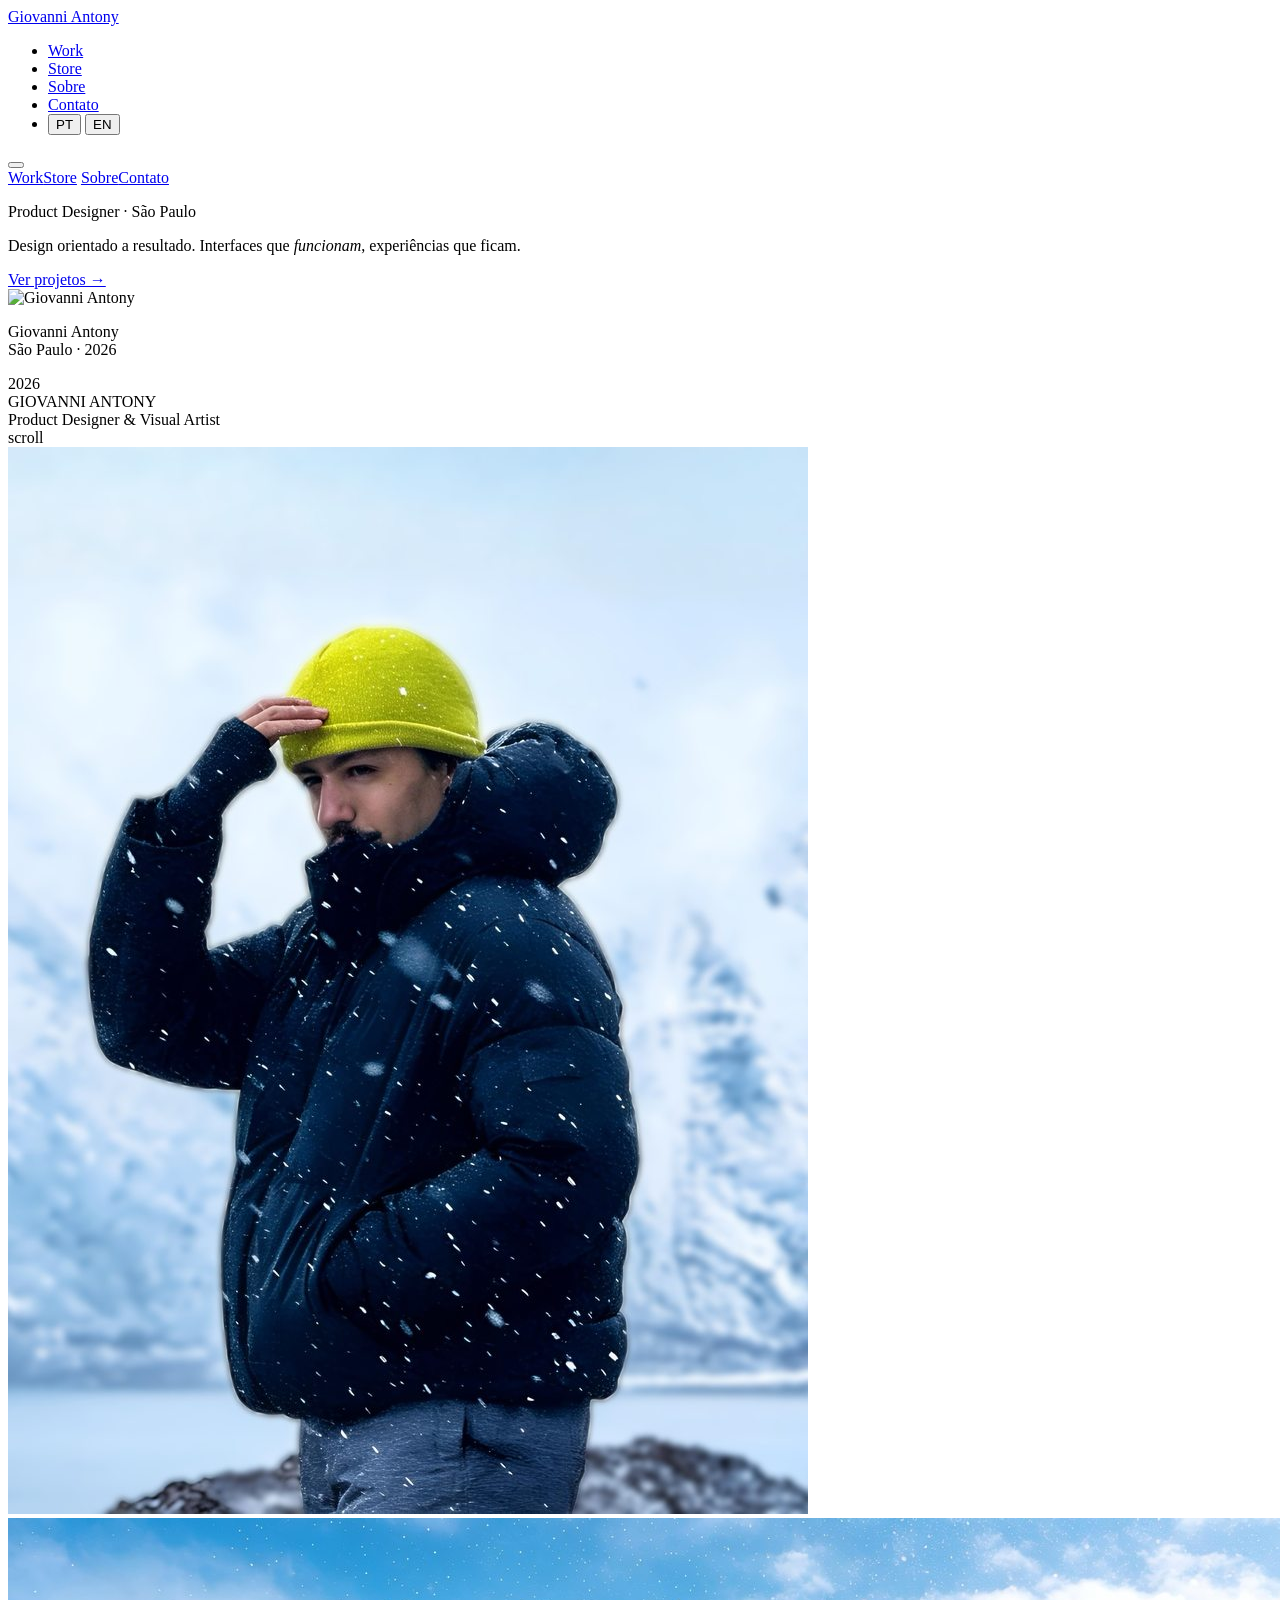
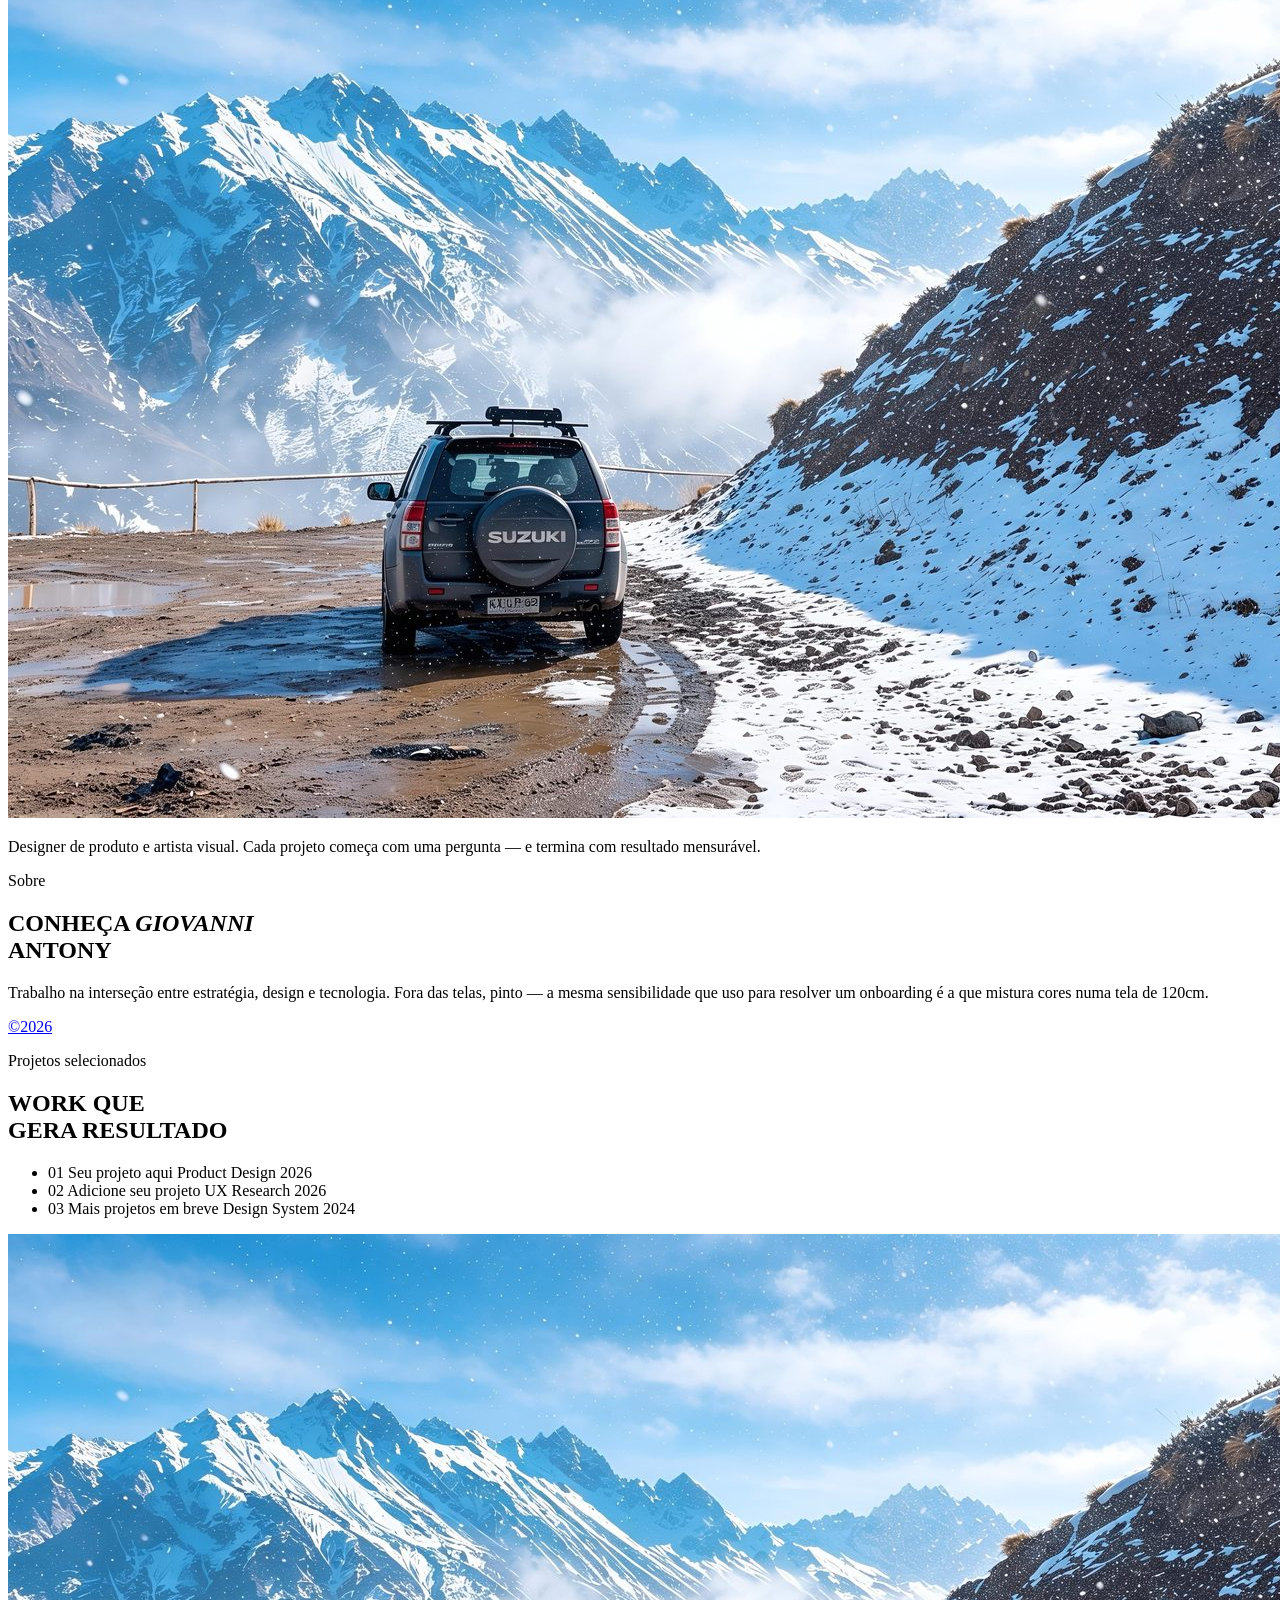
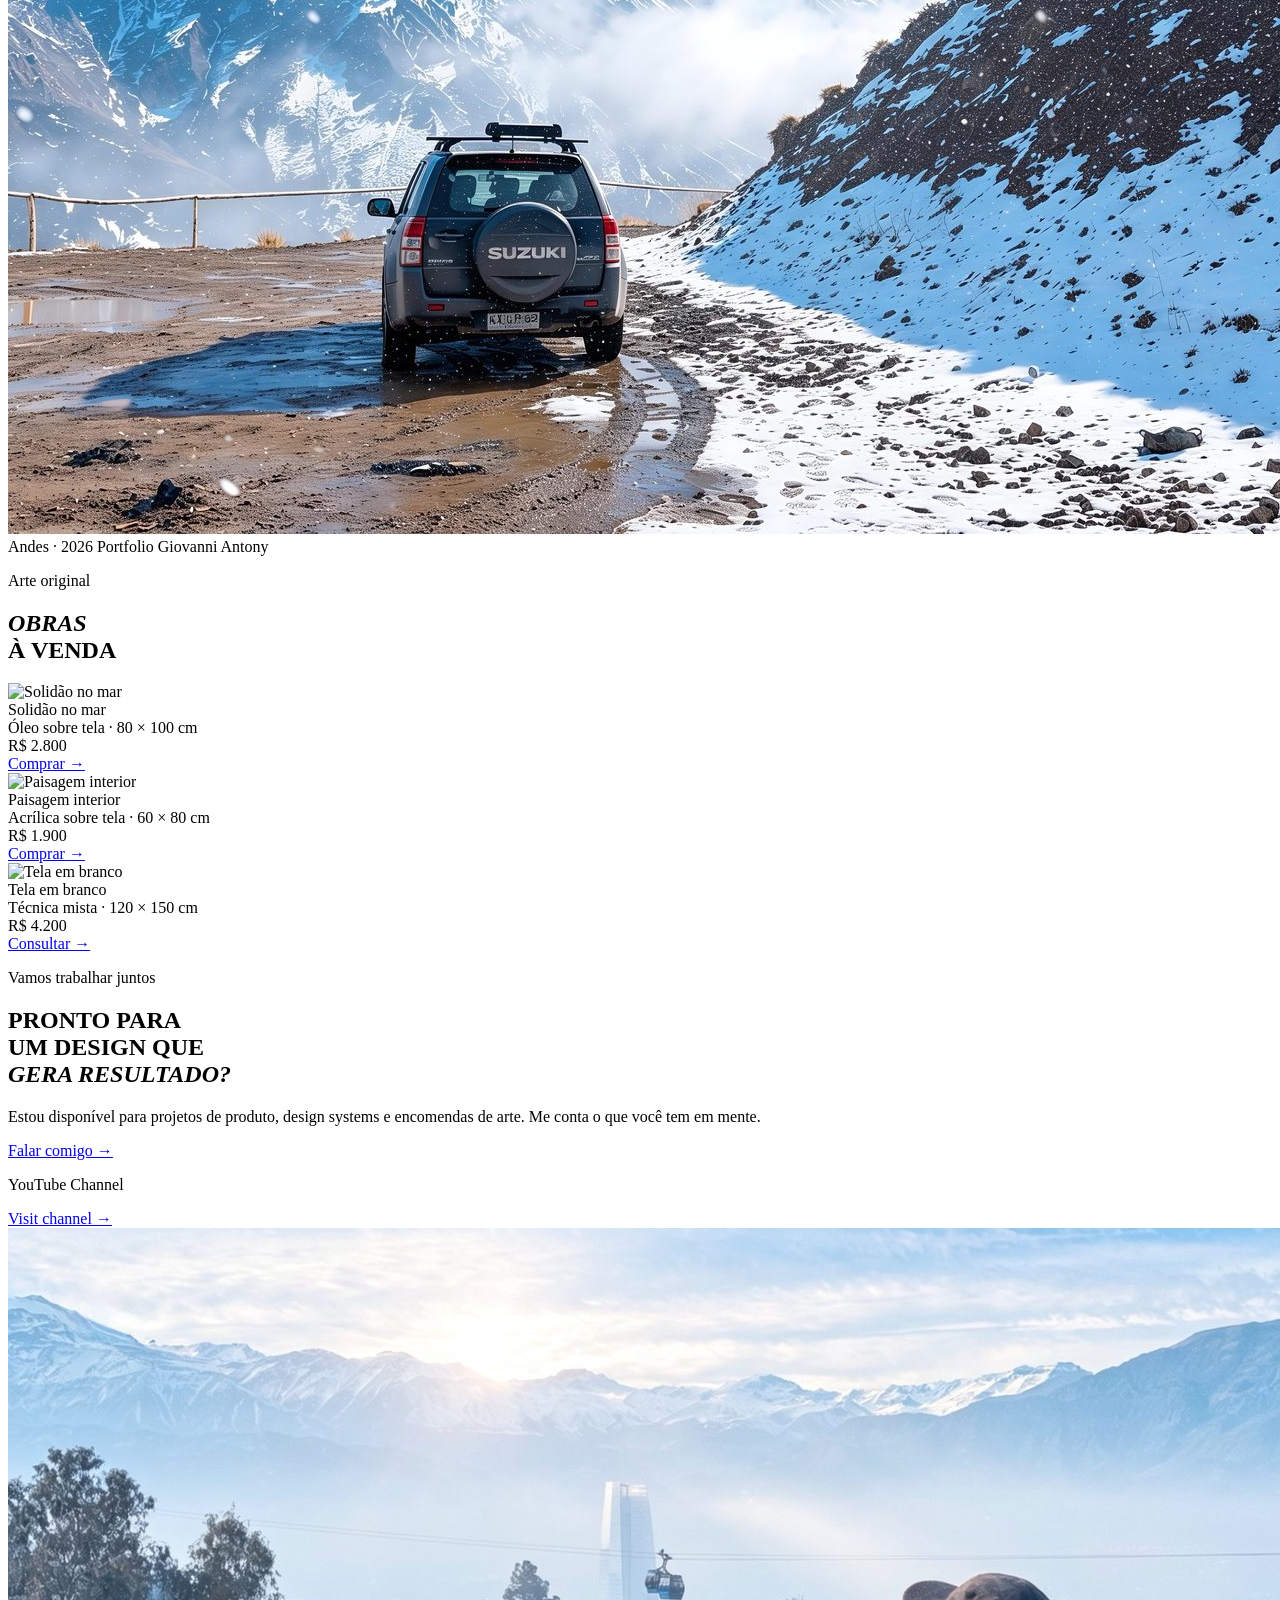
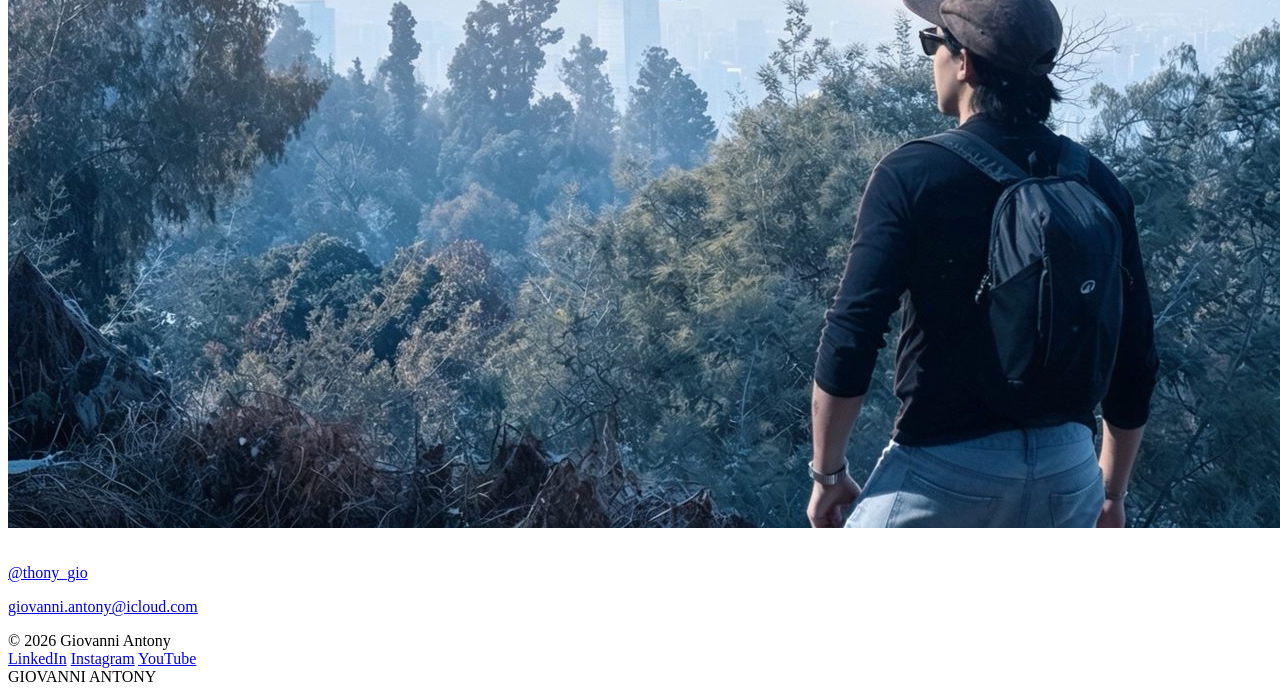
==== index.html @ 46b8b1ee "Add files via upload" ====
<!DOCTYPE html>
<html lang="pt">
<head>
  <meta charset="UTF-8" /><meta name="viewport" content="width=device-width, initial-scale=1.0" />
  <title>Giovanni Antony — Product Designer & Artist</title>
  <link rel="stylesheet" href="styles.css" />
  <link rel="preconnect" href="https://fonts.googleapis.com" />
  <link rel="preconnect" href="https://fonts.gstatic.com" crossorigin />
  <link href="https://fonts.googleapis.com/css2?family=Cormorant+Garamond:ital,wght@0,300;0,400;0,500;0,600;1,300;1,400;1,500&family=DM+Sans:ital,opsz,wght@0,9..40,300;0,9..40,400;0,9..40,500;0,9..40,700;1,9..40,300&display=swap" rel="stylesheet" />
</head>
<body>

<nav class="on-light">
  <a href="index.html" class="nav-logo">Giovanni Antony</a>
  <ul class="nav-links">
    <li><a href="work.html" data-pt="Work" data-en="Work">Work</a></li>
    <li><a href="store.html" data-pt="Store" data-en="Store">Store</a></li>
    <li><a href="about.html" data-pt="Sobre" data-en="About">Sobre</a></li>
    <li><a href="contact.html" data-pt="Contato" data-en="Contact">Contato</a></li>
    <li class="nav-lang">
      <button class="lang-btn" data-lang="pt">PT</button>
      <button class="lang-btn active" data-lang="en">EN</button>
    </li>
  </ul>
  <button class="nav-menu-btn" aria-label="Menu"><span></span><span></span><span></span></button>
</nav>
<div class="mobile-menu">
  <a href="work.html">Work</a><a href="store.html">Store</a>
  <a href="about.html">Sobre</a><a href="contact.html">Contato</a>
</div>

<!-- ── HERO ── -->
<section class="hero" data-theme="light">

  <div class="hero-top">
    <div class="hero-tagline reveal">
      <p class="hero-tagline-label" data-pt="Product Designer · São Paulo" data-en="Product Designer · São Paulo">Product Designer · São Paulo</p>
      <p class="hero-tagline-text" data-pt-html="Design orientado a resultado. Interfaces que <em>funcionam</em>, experiências que ficam." data-en-html="Result-driven design. Interfaces that <em>work</em>, experiences that last.">
        Design orientado a resultado. Interfaces que <em>funcionam</em>, experiências que ficam.
      </p>
      <a href="work.html" class="hero-cta" data-pt="Ver projetos →" data-en="See projects →">Ver projetos →</a>
    </div>

    <div class="hero-photo-center reveal reveal-d1">
      <img src="casual.jpg" alt="Giovanni Antony" />
      <p class="hero-photo-label">Giovanni Antony<br>São Paulo · 2026</p>
    </div>

    <div class="hero-year reveal reveal-d2">2026</div>
  </div>

  <div class="hero-name-wrap">
    <span class="hero-name">GIOVANNI</span>
    <span class="hero-surname">ANTONY</span>
  </div>

  <div class="hero-bottom-bar">
    <span class="hero-role" data-pt="Product Designer & Visual Artist" data-en="Product Designer & Visual Artist">Product Designer & Visual Artist</span>
    <div class="hero-blue-diamond"></div>
    <span class="hero-scroll-hint" data-pt="scroll" data-en="scroll">scroll</span>
  </div>

</section>

<!-- ── ABOUT STRIP ── -->
<section class="about-strip" data-theme="light">
  <div class="about-strip-cols">
    <img src="about-bw.jpg" alt="Giovanni Antony" class="about-strip-photo reveal" />
    <div class="about-strip-right reveal reveal-d1">
      <img src="workspace.jpg" alt="Workspace" class="about-strip-photo-sm" />
      <p class="about-strip-text-sm" data-pt="Designer de produto e artista visual. Cada projeto começa com uma pergunta — e termina com resultado mensurável." data-en="Product designer and visual artist. Every project starts with a question — and ends with measurable results.">
        Designer de produto e artista visual. Cada projeto começa com uma pergunta — e termina com resultado mensurável.
      </p>
    </div>
  </div>

  <div class="about-strip-meet reveal">
    <p class="about-strip-meet-label" data-pt="Sobre" data-en="About">Sobre</p>
    <h2 class="about-strip-meet-title" data-pt-html="CONHEÇA <em>GIOVANNI</em><br>ANTONY" data-en-html="MEET <em>GIOVANNI</em><br>ANTONY">CONHEÇA <em>GIOVANNI</em><br>ANTONY</h2>
    <div class="about-strip-meet-body">
      <p class="about-strip-meet-text" data-pt="Trabalho na interseção entre estratégia, design e tecnologia. Fora das telas, pinto — a mesma sensibilidade que uso para resolver um onboarding é a que mistura cores numa tela de 120cm." data-en="I work at the intersection of strategy, design and technology. Outside screens, I paint — the same sensibility I use to solve an onboarding is the one that mixes colors on a 120cm canvas.">
        Trabalho na interseção entre estratégia, design e tecnologia. Fora das telas, pinto — a mesma sensibilidade que uso para resolver um onboarding é a que mistura cores numa tela de 120cm.
      </p>
      <a href="about.html" class="about-strip-meet-year">©2026</a>
    </div>
  </div>
</section>

<!-- ── WORK — fundo azul ── -->
<section class="section-work" data-theme="dark">
  <div class="section-work-header">
    <p class="section-work-label" data-pt="Projetos selecionados" data-en="Selected projects">Projetos selecionados</p>
    <h2 class="section-work-title reveal" data-pt-html="WORK QUE<br>GERA RESULTADO" data-en-html="WORK THAT<br>DRIVES RESULTS">WORK QUE<br>GERA RESULTADO</h2>
  </div>
  <ul class="work-items-list">
    <li class="work-item reveal" onclick="location.href='project-template.html'">
      <span class="work-num">01</span>
      <span class="work-title">Seu projeto aqui</span>
      <span class="work-cat">Product Design</span>
      <span class="work-year">2026</span>
    </li>
    <li class="work-item reveal reveal-d1" onclick="location.href='project-template.html'">
      <span class="work-num">02</span>
      <span class="work-title">Adicione seu projeto</span>
      <span class="work-cat">UX Research</span>
      <span class="work-year">2026</span>
    </li>
    <li class="work-item reveal reveal-d2" onclick="location.href='project-template.html'">
      <span class="work-num">03</span>
      <span class="work-title">Mais projetos em breve</span>
      <span class="work-cat">Design System</span>
      <span class="work-year">2024</span>
    </li>
  </ul>
</section>

<!-- ── FEATURED IMAGE ── -->
<div class="featured-img" data-theme="dark">
  <img src="workspace.jpg" alt="Andes Mountains" />
  <span class="featured-img-date">Andes · 2026</span>
  <span class="featured-img-label">Portfolio Giovanni Antony</span>
</div>

<!-- ── STORE ── -->
<section class="section-store" data-theme="light">
  <div class="store-header reveal">
    <p class="store-header-label" data-pt="Arte original" data-en="Original art">Arte original</p>
    <h2 class="store-header-title" data-pt-html="<em>OBRAS</em><br>À VENDA" data-en-html="<em>ARTWORKS</em><br>FOR SALE"><em>OBRAS</em><br>À VENDA</h2>
  </div>
  <div class="store-items">
    <div class="store-item reveal" onclick="location.href='store.html'">
      <img src="painting-blue.jpg" alt="Solidão no mar" class="store-item-img" />
      <div>
        <div class="store-item-title">Solidão no mar</div>
        <div class="store-item-dims">Óleo sobre tela · 80 × 100 cm</div>
      </div>
      <div class="store-item-right">
        <div class="store-item-price">R$ 2.800</div>
        <a href="#" class="store-item-btn" data-pt="Comprar →" data-en="Buy →">Comprar →</a>
      </div>
    </div>
    <div class="store-item reveal reveal-d1" onclick="location.href='store.html'">
      <img src="painting-green.jpg" alt="Paisagem interior" class="store-item-img" />
      <div>
        <div class="store-item-title">Paisagem interior</div>
        <div class="store-item-dims">Acrílica sobre tela · 60 × 80 cm</div>
      </div>
      <div class="store-item-right">
        <div class="store-item-price">R$ 1.900</div>
        <a href="#" class="store-item-btn" data-pt="Comprar →" data-en="Buy →">Comprar →</a>
      </div>
    </div>
    <div class="store-item reveal reveal-d2" onclick="location.href='store.html'">
      <img src="studio.jpg" alt="Tela em branco" class="store-item-img" />
      <div>
        <div class="store-item-title">Tela em branco</div>
        <div class="store-item-dims">Técnica mista · 120 × 150 cm</div>
      </div>
      <div class="store-item-right">
        <div class="store-item-price">R$ 4.200</div>
        <a href="contact.html" class="store-item-btn" data-pt="Consultar →" data-en="Inquire →">Consultar →</a>
      </div>
    </div>
  </div>
</section>

<!-- ── CTA FINAL ── -->
<section class="section-cta" data-theme="light">
  <p class="cta-label reveal" data-pt="Vamos trabalhar juntos" data-en="Let's work together">Vamos trabalhar juntos</p>
  <h2 class="cta-title reveal" data-pt-html="PRONTO PARA<br>UM DESIGN QUE<br><em>GERA RESULTADO?</em>" data-en-html="READY FOR<br>DESIGN THAT<br><em>DRIVES RESULTS?</em>">
    PRONTO PARA<br>UM DESIGN QUE<br><em>GERA RESULTADO?</em>
  </h2>
  <div class="cta-bottom">
    <p class="cta-text reveal" data-pt="Estou disponível para projetos de produto, design systems e encomendas de arte. Me conta o que você tem em mente." data-en="Available for product projects, design systems and art commissions. Tell me what you have in mind.">
      Estou disponível para projetos de produto, design systems e encomendas de arte. Me conta o que você tem em mente.
    </p>
    <a href="contact.html" class="cta-btn reveal" data-pt="Falar comigo →" data-en="Get in touch →">Falar comigo →</a>
  </div>
</section>


<!-- ── YOUTUBE ── -->
<section class="section-youtube" data-theme="dark">
  <div class="youtube-header">
    <p class="youtube-label" data-pt="Canal no YouTube" data-en="YouTube Channel">YouTube Channel</p>
    <a href="https://www.youtube.com/@thony_gio" target="_blank" class="youtube-link" data-pt="Ver canal →" data-en="Visit channel →">Visit channel →</a>
  </div>
  <a href="https://www.youtube.com/@thony_gio" target="_blank" class="youtube-thumb-wrap">
    <img src="youtube-thumb.jpg" alt="YouTube — @thony_gio" class="youtube-thumb" />
    <div class="youtube-overlay">
      <div class="youtube-play">
        <svg width="28" height="28" viewBox="0 0 24 24" fill="white"><path d="M8 5v14l11-7z"/></svg>
      </div>
      <div class="youtube-channel-tag">@thony_gio</div>
    </div>
  </a>
</section>

<!-- ── FOOTER ── -->
<footer data-theme="dark">
  <div class="footer-contact">
    <p class="footer-contact-title"><a href="mailto:giovanni.antony@icloud.com">giovanni.antony@icloud.com</a></p>
    <p class="footer-contact-title"></p>
  </div>
  <div class="footer-bottom">
    <span class="footer-copy">© 2026 Giovanni Antony</span>
    <div class="footer-socials">
      <a href="https://linkedin.com/in/giovanni-antony" target="_blank">LinkedIn</a>
      <a href="https://www.instagram.com/thony_gio/" target="_blank">Instagram</a>
      <a href="https://www.youtube.com/@thony_gio" target="_blank">YouTube</a>
    </div>
  </div>
  <div class="footer-name-big">GIOVANNI ANTONY</div>
</footer>

<script src="main.js"></script>
</body>
</html>
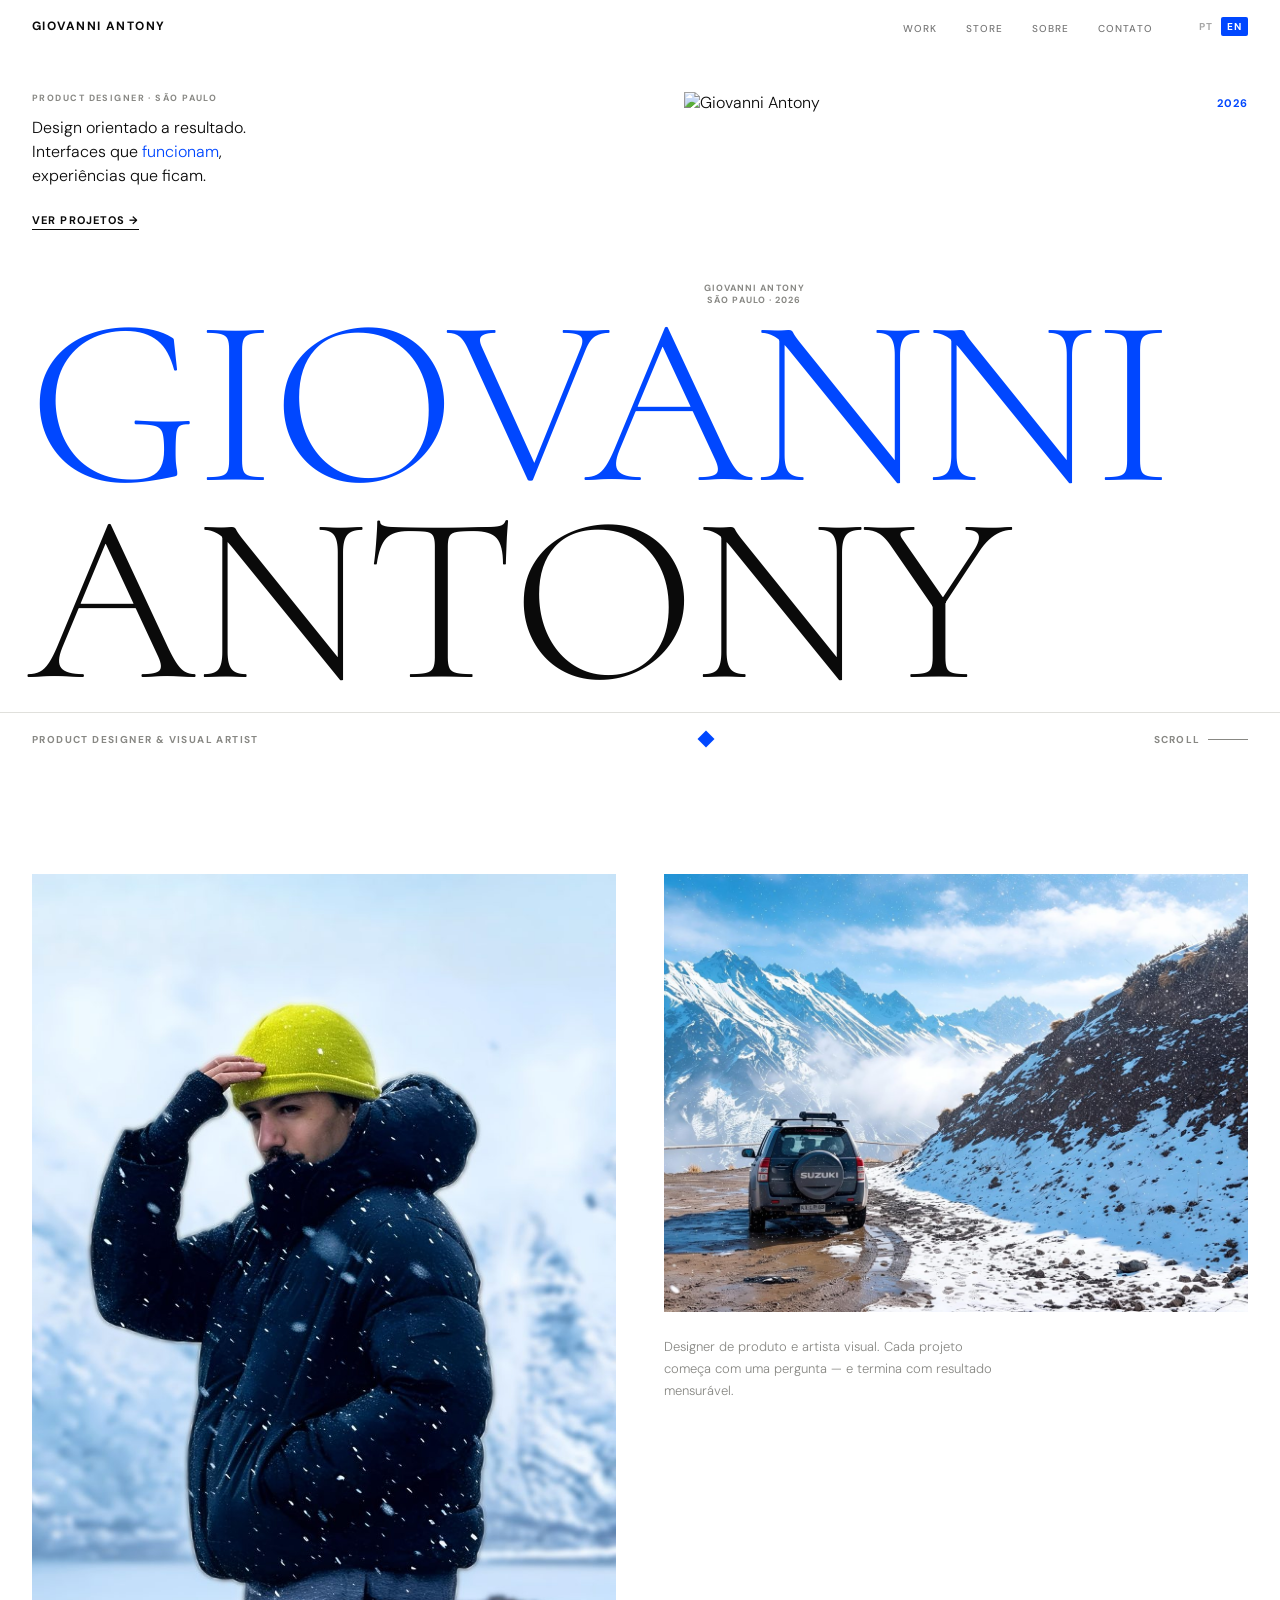
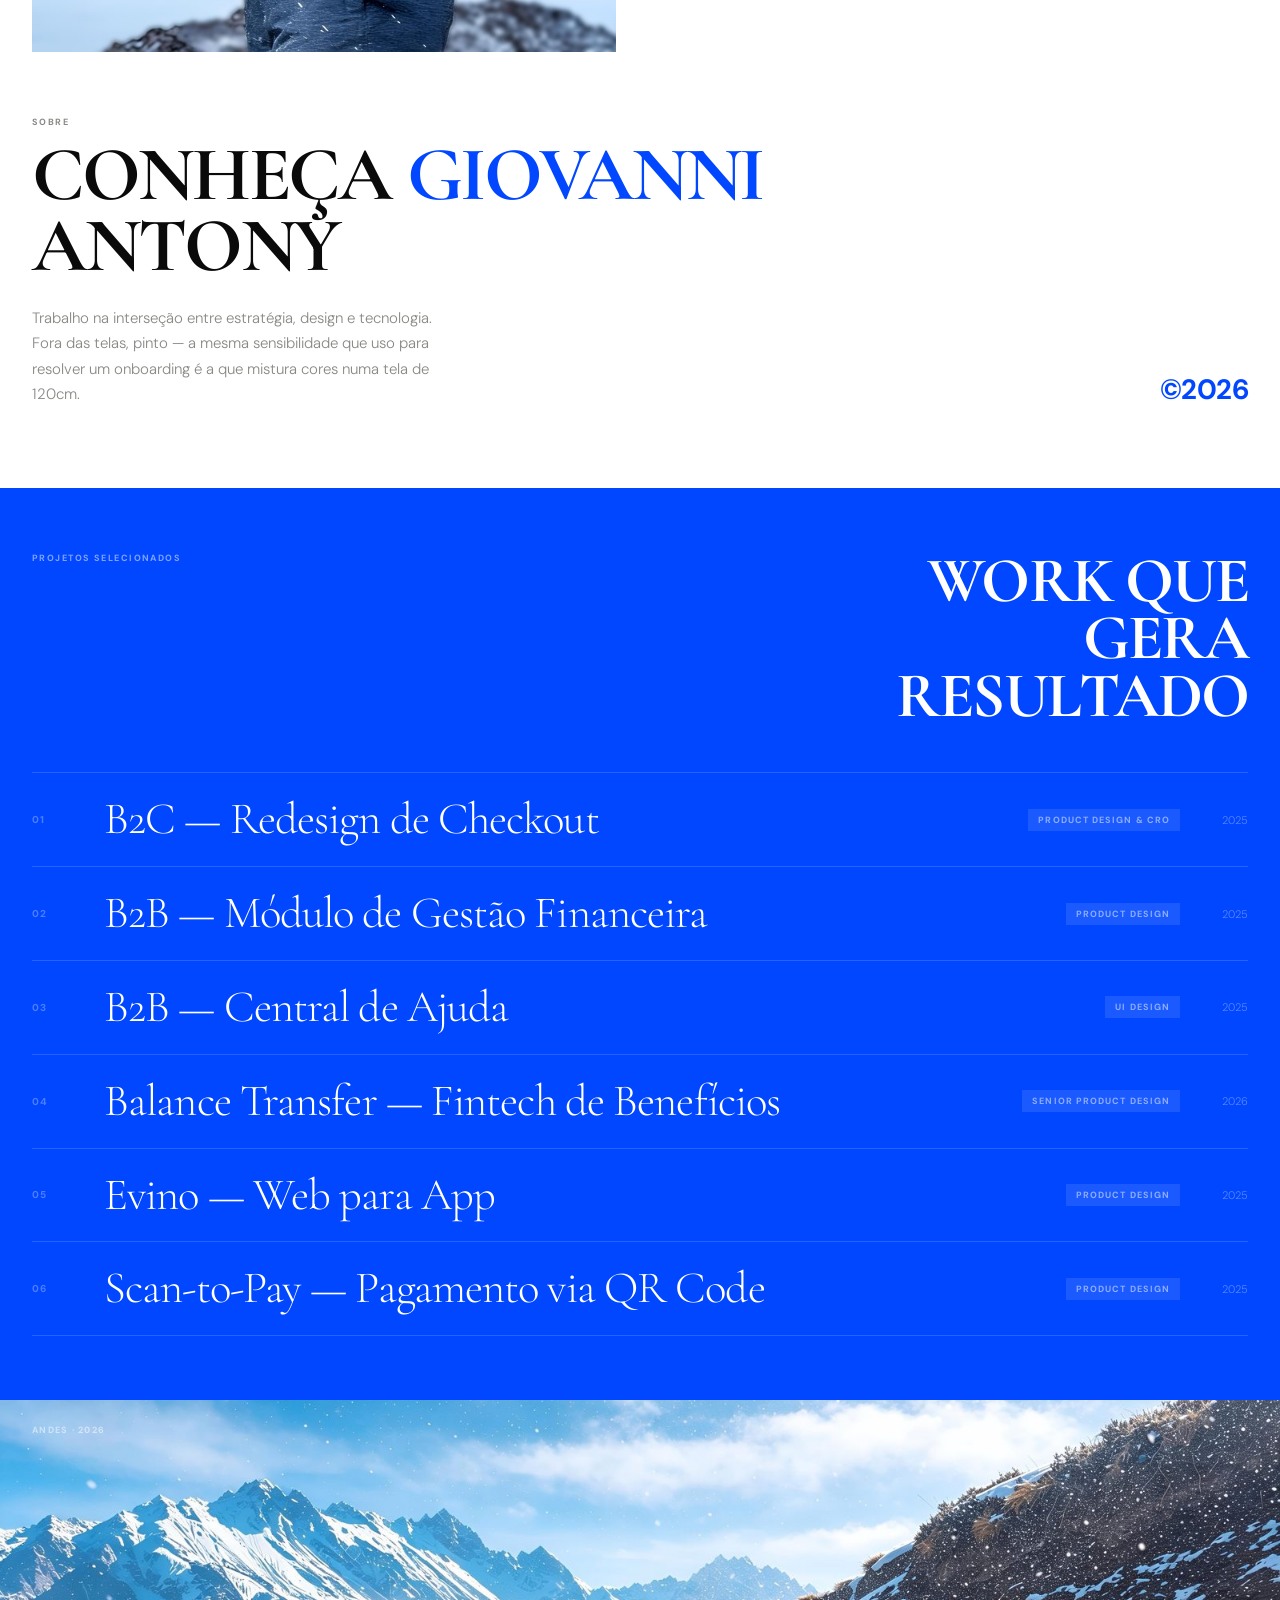
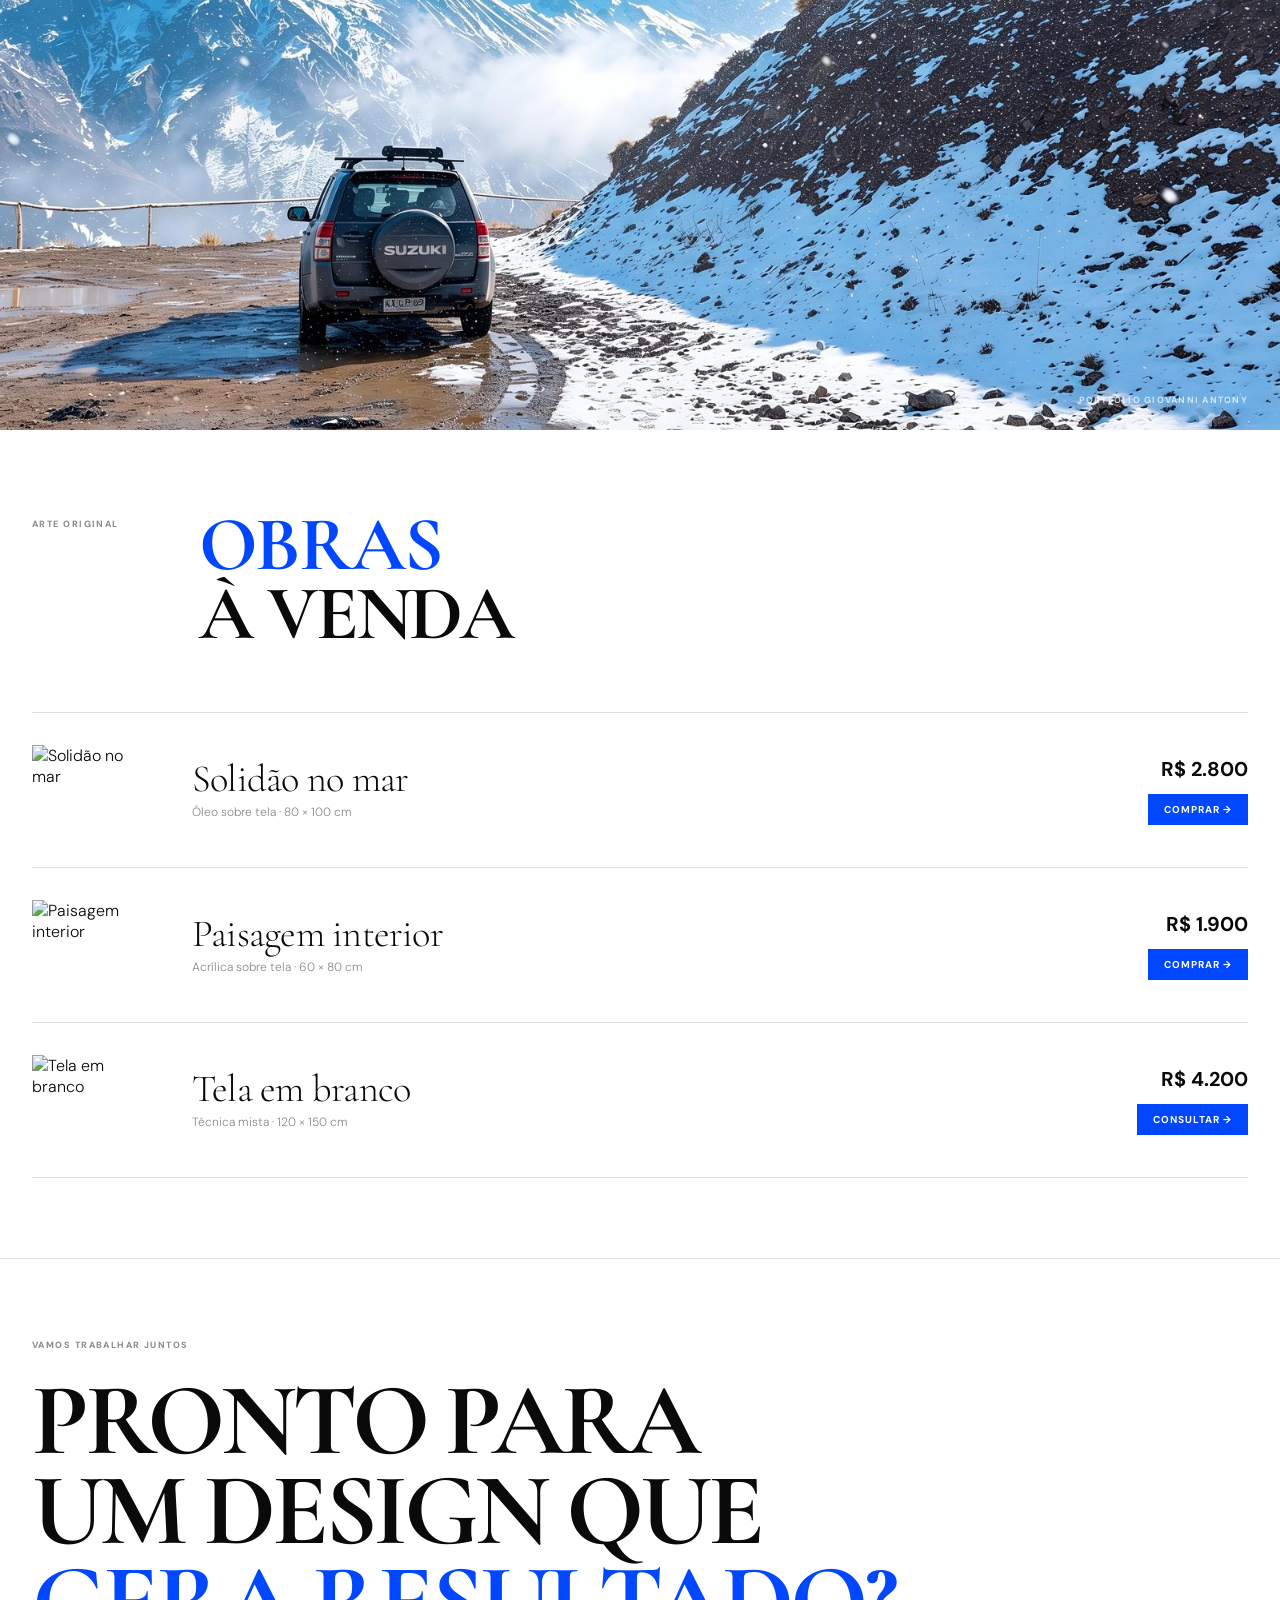
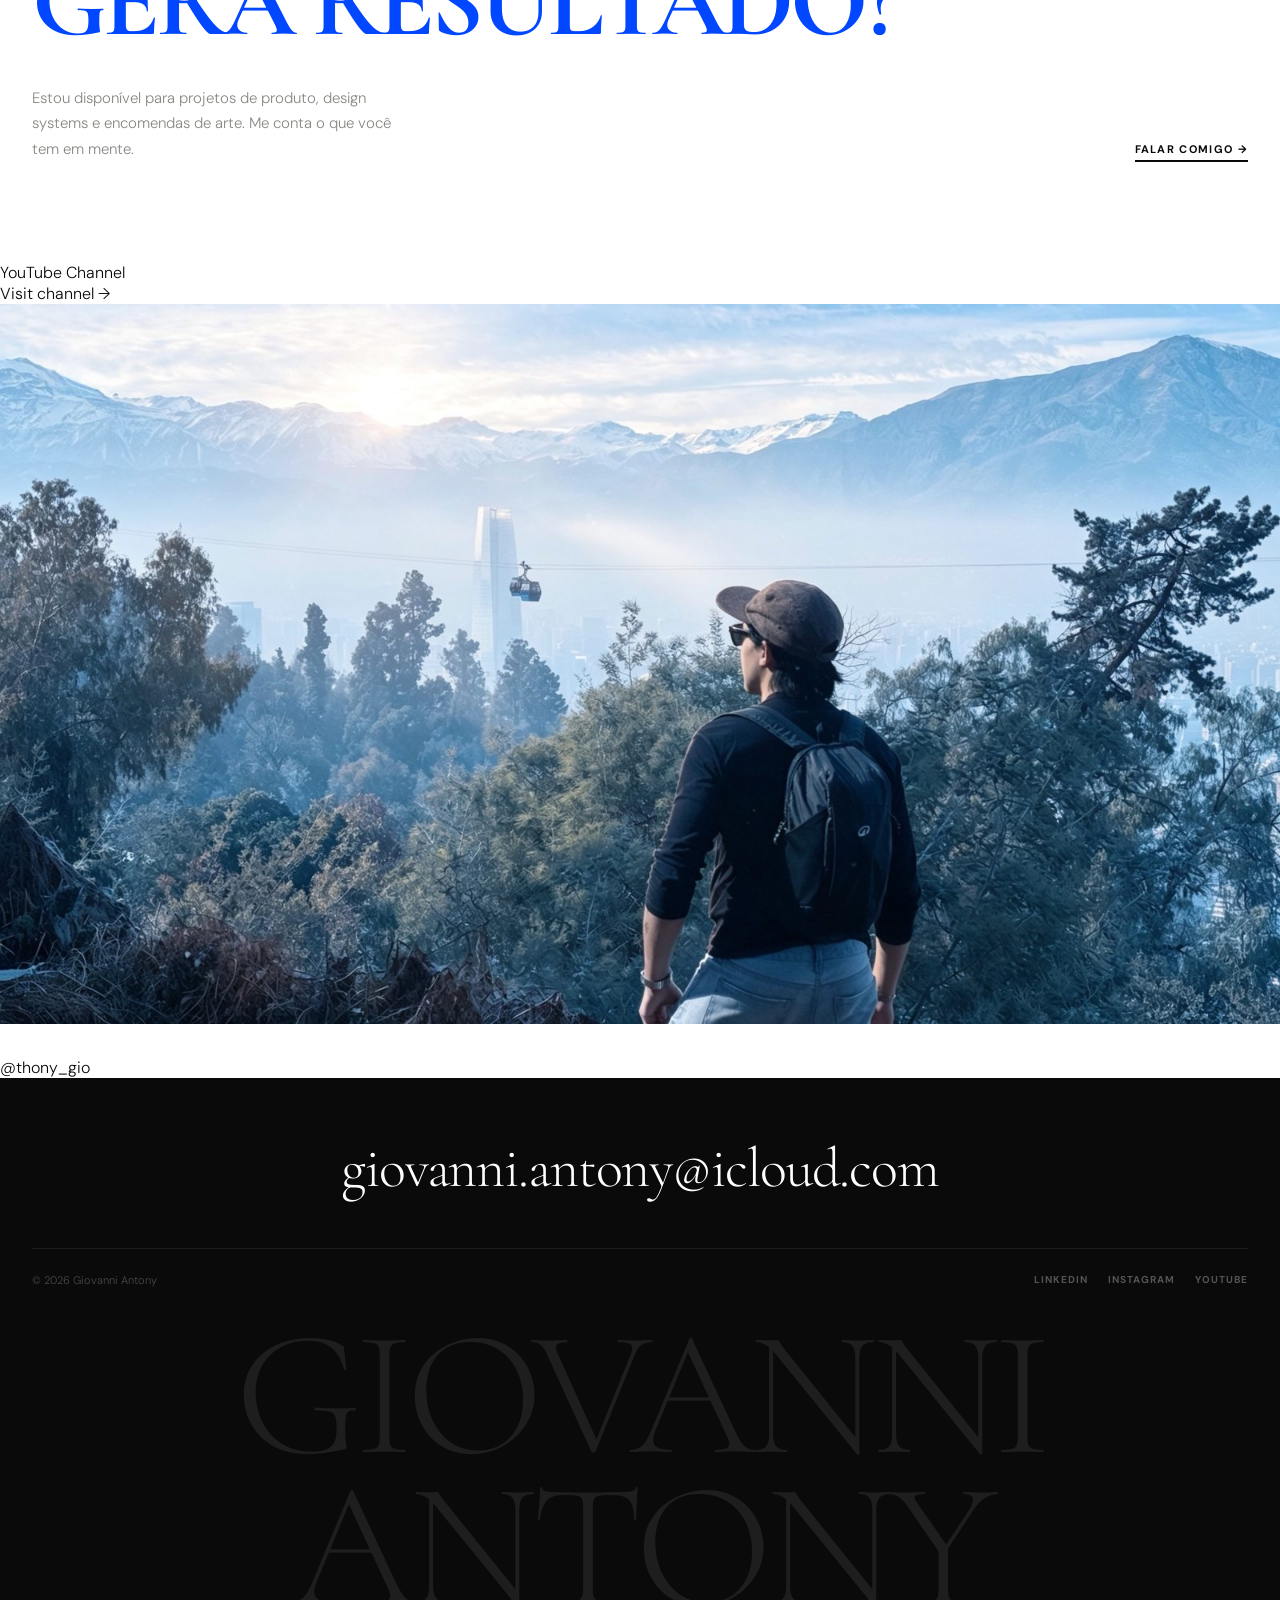
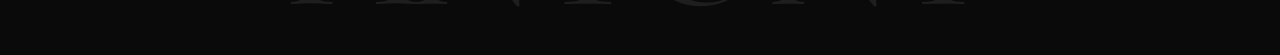
==== commit 657684be: "Add work case studies, lazy loading and entrance animations" ====
--- a/index.html
+++ b/index.html
@@ -1,218 +1,264 @@
 <!DOCTYPE html>
 <html lang="pt">
+
 <head>
-  <meta charset="UTF-8" /><meta name="viewport" content="width=device-width, initial-scale=1.0" />
+  <meta charset="UTF-8" />
+  <meta name="viewport" content="width=device-width, initial-scale=1.0" />
   <title>Giovanni Antony — Product Designer & Artist</title>
   <link rel="stylesheet" href="styles.css" />
   <link rel="preconnect" href="https://fonts.googleapis.com" />
   <link rel="preconnect" href="https://fonts.gstatic.com" crossorigin />
-  <link href="https://fonts.googleapis.com/css2?family=Cormorant+Garamond:ital,wght@0,300;0,400;0,500;0,600;1,300;1,400;1,500&family=DM+Sans:ital,opsz,wght@0,9..40,300;0,9..40,400;0,9..40,500;0,9..40,700;1,9..40,300&display=swap" rel="stylesheet" />
+  <link
+    href="https://fonts.googleapis.com/css2?family=Cormorant+Garamond:ital,wght@0,300;0,400;0,500;0,600;1,300;1,400;1,500&family=DM+Sans:ital,opsz,wght@0,9..40,300;0,9..40,400;0,9..40,500;0,9..40,700;1,9..40,300&display=swap"
+    rel="stylesheet" />
 </head>
+
 <body>
 
-<nav class="on-light">
-  <a href="index.html" class="nav-logo">Giovanni Antony</a>
-  <ul class="nav-links">
-    <li><a href="work.html" data-pt="Work" data-en="Work">Work</a></li>
-    <li><a href="store.html" data-pt="Store" data-en="Store">Store</a></li>
-    <li><a href="about.html" data-pt="Sobre" data-en="About">Sobre</a></li>
-    <li><a href="contact.html" data-pt="Contato" data-en="Contact">Contato</a></li>
-    <li class="nav-lang">
-      <button class="lang-btn" data-lang="pt">PT</button>
-      <button class="lang-btn active" data-lang="en">EN</button>
-    </li>
-  </ul>
-  <button class="nav-menu-btn" aria-label="Menu"><span></span><span></span><span></span></button>
-</nav>
-<div class="mobile-menu">
-  <a href="work.html">Work</a><a href="store.html">Store</a>
-  <a href="about.html">Sobre</a><a href="contact.html">Contato</a>
-</div>
-
-<!-- ── HERO ── -->
-<section class="hero" data-theme="light">
-
-  <div class="hero-top">
-    <div class="hero-tagline reveal">
-      <p class="hero-tagline-label" data-pt="Product Designer · São Paulo" data-en="Product Designer · São Paulo">Product Designer · São Paulo</p>
-      <p class="hero-tagline-text" data-pt-html="Design orientado a resultado. Interfaces que <em>funcionam</em>, experiências que ficam." data-en-html="Result-driven design. Interfaces that <em>work</em>, experiences that last.">
-        Design orientado a resultado. Interfaces que <em>funcionam</em>, experiências que ficam.
+  <nav class="on-light">
+    <a href="index.html" class="nav-logo">Giovanni Antony</a>
+    <ul class="nav-links">
+      <li><a href="work.html" data-pt="Work" data-en="Work">Work</a></li>
+      <li><a href="store.html" data-pt="Store" data-en="Store">Store</a></li>
+      <li><a href="about.html" data-pt="Sobre" data-en="About">Sobre</a></li>
+      <li><a href="contact.html" data-pt="Contato" data-en="Contact">Contato</a></li>
+      <li class="nav-lang">
+        <button class="lang-btn" data-lang="pt">PT</button>
+        <button class="lang-btn active" data-lang="en">EN</button>
+      </li>
+    </ul>
+    <button class="nav-menu-btn" aria-label="Menu"><span></span><span></span><span></span></button>
+  </nav>
+  <div class="mobile-menu">
+    <a href="work.html">Work</a><a href="store.html">Store</a>
+    <a href="about.html">Sobre</a><a href="contact.html">Contato</a>
+  </div>
+
+  <!-- ── HERO ── -->
+  <section class="hero" data-theme="light">
+
+    <div class="hero-top">
+      <div class="hero-tagline reveal">
+        <p class="hero-tagline-label" data-pt="Product Designer · São Paulo" data-en="Product Designer · São Paulo">
+          Product Designer · São Paulo</p>
+        <p class="hero-tagline-text"
+          data-pt-html="Design orientado a resultado. Interfaces que <em>funcionam</em>, experiências que ficam."
+          data-en-html="Result-driven design. Interfaces that <em>work</em>, experiences that last.">
+          Design orientado a resultado. Interfaces que <em>funcionam</em>, experiências que ficam.
+        </p>
+        <a href="work.html" class="hero-cta" data-pt="Ver projetos →" data-en="See projects →">Ver projetos →</a>
+      </div>
+
+      <div class="hero-photo-center reveal reveal-d1">
+        <img src="casual.jpg" alt="Giovanni Antony" />
+        <p class="hero-photo-label">Giovanni Antony<br>São Paulo · 2026</p>
+      </div>
+
+      <div class="hero-year reveal reveal-d2">2026</div>
+    </div>
+
+    <div class="hero-name-wrap">
+      <span class="hero-name">GIOVANNI</span>
+      <span class="hero-surname">ANTONY</span>
+    </div>
+
+    <div class="hero-bottom-bar">
+      <span class="hero-role" data-pt="Product Designer & Visual Artist"
+        data-en="Product Designer & Visual Artist">Product Designer & Visual Artist</span>
+      <div class="hero-blue-diamond"></div>
+      <span class="hero-scroll-hint" data-pt="scroll" data-en="scroll">scroll</span>
+    </div>
+
+  </section>
+
+  <!-- ── ABOUT STRIP ── -->
+  <section class="about-strip" data-theme="light">
+    <div class="about-strip-cols">
+      <img src="about-bw.jpg" alt="Giovanni Antony" class="about-strip-photo reveal" />
+      <div class="about-strip-right reveal reveal-d1">
+        <img src="workspace.jpg" alt="Workspace" class="about-strip-photo-sm" />
+        <p class="about-strip-text-sm"
+          data-pt="Designer de produto e artista visual. Cada projeto começa com uma pergunta — e termina com resultado mensurável."
+          data-en="Product designer and visual artist. Every project starts with a question — and ends with measurable results.">
+          Designer de produto e artista visual. Cada projeto começa com uma pergunta — e termina com resultado
+          mensurável.
+        </p>
+      </div>
+    </div>
+
+    <div class="about-strip-meet reveal">
+      <p class="about-strip-meet-label" data-pt="Sobre" data-en="About">Sobre</p>
+      <h2 class="about-strip-meet-title" data-pt-html="CONHEÇA <em>GIOVANNI</em><br>ANTONY"
+        data-en-html="MEET <em>GIOVANNI</em><br>ANTONY">CONHEÇA <em>GIOVANNI</em><br>ANTONY</h2>
+      <div class="about-strip-meet-body">
+        <p class="about-strip-meet-text"
+          data-pt="Trabalho na interseção entre estratégia, design e tecnologia. Fora das telas, pinto — a mesma sensibilidade que uso para resolver um onboarding é a que mistura cores numa tela de 120cm."
+          data-en="I work at the intersection of strategy, design and technology. Outside screens, I paint — the same sensibility I use to solve an onboarding is the one that mixes colors on a 120cm canvas.">
+          Trabalho na interseção entre estratégia, design e tecnologia. Fora das telas, pinto — a mesma sensibilidade
+          que uso para resolver um onboarding é a que mistura cores numa tela de 120cm.
+        </p>
+        <a href="about.html" class="about-strip-meet-year">©2026</a>
+      </div>
+    </div>
+  </section>
+
+  <!-- ── WORK — fundo azul ── -->
+  <section class="section-work" data-theme="dark">
+    <div class="section-work-header">
+      <p class="section-work-label" data-pt="Projetos selecionados" data-en="Selected projects">Projetos selecionados
       </p>
-      <a href="work.html" class="hero-cta" data-pt="Ver projetos →" data-en="See projects →">Ver projetos →</a>
-    </div>
-
-    <div class="hero-photo-center reveal reveal-d1">
-      <img src="casual.jpg" alt="Giovanni Antony" />
-      <p class="hero-photo-label">Giovanni Antony<br>São Paulo · 2026</p>
-    </div>
-
-    <div class="hero-year reveal reveal-d2">2026</div>
+      <h2 class="section-work-title reveal" data-pt-html="WORK QUE<br>GERA RESULTADO"
+        data-en-html="WORK THAT<br>DRIVES RESULTS">WORK QUE<br>GERA RESULTADO</h2>
+    </div>
+    <ul class="work-items-list">
+      <li class="work-item reveal" onclick="location.href='work.html#checkout'">
+        <span class="work-num">01</span>
+        <span class="work-title">B2C — Redesign de Checkout</span>
+        <span class="work-cat">Product Design & CRO</span>
+        <span class="work-year">2025</span>
+      </li>
+      <li class="work-item reveal reveal-d1" onclick="location.href='work.html#financeiro'">
+        <span class="work-num">02</span>
+        <span class="work-title">B2B — Módulo de Gestão Financeira</span>
+        <span class="work-cat">Product Design</span>
+        <span class="work-year">2025</span>
+      </li>
+      <li class="work-item reveal reveal-d2" onclick="location.href='work.html#central-ajuda'">
+        <span class="work-num">03</span>
+        <span class="work-title">B2B — Central de Ajuda</span>
+        <span class="work-cat">UI Design</span>
+        <span class="work-year">2025</span>
+      </li>
+      <li class="work-item reveal" onclick="location.href='work.html#balance-transfer'">
+        <span class="work-num">04</span>
+        <span class="work-title">Balance Transfer — Fintech de Benefícios</span>
+        <span class="work-cat">Senior Product Design</span>
+        <span class="work-year">2026</span>
+      </li>
+      <li class="work-item reveal reveal-d1" onclick="location.href='work.html#evino'">
+        <span class="work-num">05</span>
+        <span class="work-title">Evino — Web para App</span>
+        <span class="work-cat">Product Design</span>
+        <span class="work-year">2025</span>
+      </li>
+      <li class="work-item reveal reveal-d2" onclick="location.href='work.html#scan-to-pay'">
+        <span class="work-num">06</span>
+        <span class="work-title">Scan-to-Pay — Pagamento via QR Code</span>
+        <span class="work-cat">Product Design</span>
+        <span class="work-year">2025</span>
+      </li>
+    </ul>
+  </section>
+
+  <!-- ── FEATURED IMAGE ── -->
+  <div class="featured-img" data-theme="dark">
+    <img src="workspace.jpg" alt="Andes Mountains" />
+    <span class="featured-img-date">Andes · 2026</span>
+    <span class="featured-img-label">Portfolio Giovanni Antony</span>
   </div>
 
-  <div class="hero-name-wrap">
-    <span class="hero-name">GIOVANNI</span>
-    <span class="hero-surname">ANTONY</span>
-  </div>
-
-  <div class="hero-bottom-bar">
-    <span class="hero-role" data-pt="Product Designer & Visual Artist" data-en="Product Designer & Visual Artist">Product Designer & Visual Artist</span>
-    <div class="hero-blue-diamond"></div>
-    <span class="hero-scroll-hint" data-pt="scroll" data-en="scroll">scroll</span>
-  </div>
-
-</section>
-
-<!-- ── ABOUT STRIP ── -->
-<section class="about-strip" data-theme="light">
-  <div class="about-strip-cols">
-    <img src="about-bw.jpg" alt="Giovanni Antony" class="about-strip-photo reveal" />
-    <div class="about-strip-right reveal reveal-d1">
-      <img src="workspace.jpg" alt="Workspace" class="about-strip-photo-sm" />
-      <p class="about-strip-text-sm" data-pt="Designer de produto e artista visual. Cada projeto começa com uma pergunta — e termina com resultado mensurável." data-en="Product designer and visual artist. Every project starts with a question — and ends with measurable results.">
-        Designer de produto e artista visual. Cada projeto começa com uma pergunta — e termina com resultado mensurável.
+  <!-- ── STORE ── -->
+  <section class="section-store" data-theme="light">
+    <div class="store-header reveal">
+      <p class="store-header-label" data-pt="Arte original" data-en="Original art">Arte original</p>
+      <h2 class="store-header-title" data-pt-html="<em>OBRAS</em><br>À VENDA"
+        data-en-html="<em>ARTWORKS</em><br>FOR SALE"><em>OBRAS</em><br>À VENDA</h2>
+    </div>
+    <div class="store-items">
+      <div class="store-item reveal" onclick="location.href='store.html'">
+        <img src="painting-blue.jpg" alt="Solidão no mar" class="store-item-img" />
+        <div>
+          <div class="store-item-title">Solidão no mar</div>
+          <div class="store-item-dims">Óleo sobre tela · 80 × 100 cm</div>
+        </div>
+        <div class="store-item-right">
+          <div class="store-item-price">R$ 2.800</div>
+          <a href="#" class="store-item-btn" data-pt="Comprar →" data-en="Buy →">Comprar →</a>
+        </div>
+      </div>
+      <div class="store-item reveal reveal-d1" onclick="location.href='store.html'">
+        <img src="painting-green.jpg" alt="Paisagem interior" class="store-item-img" />
+        <div>
+          <div class="store-item-title">Paisagem interior</div>
+          <div class="store-item-dims">Acrílica sobre tela · 60 × 80 cm</div>
+        </div>
+        <div class="store-item-right">
+          <div class="store-item-price">R$ 1.900</div>
+          <a href="#" class="store-item-btn" data-pt="Comprar →" data-en="Buy →">Comprar →</a>
+        </div>
+      </div>
+      <div class="store-item reveal reveal-d2" onclick="location.href='store.html'">
+        <img src="studio.jpg" alt="Tela em branco" class="store-item-img" />
+        <div>
+          <div class="store-item-title">Tela em branco</div>
+          <div class="store-item-dims">Técnica mista · 120 × 150 cm</div>
+        </div>
+        <div class="store-item-right">
+          <div class="store-item-price">R$ 4.200</div>
+          <a href="contact.html" class="store-item-btn" data-pt="Consultar →" data-en="Inquire →">Consultar →</a>
+        </div>
+      </div>
+    </div>
+  </section>
+
+  <!-- ── CTA FINAL ── -->
+  <section class="section-cta" data-theme="light">
+    <p class="cta-label reveal" data-pt="Vamos trabalhar juntos" data-en="Let's work together">Vamos trabalhar juntos
+    </p>
+    <h2 class="cta-title reveal" data-pt-html="PRONTO PARA<br>UM DESIGN QUE<br><em>GERA RESULTADO?</em>"
+      data-en-html="READY FOR<br>DESIGN THAT<br><em>DRIVES RESULTS?</em>">
+      PRONTO PARA<br>UM DESIGN QUE<br><em>GERA RESULTADO?</em>
+    </h2>
+    <div class="cta-bottom">
+      <p class="cta-text reveal"
+        data-pt="Estou disponível para projetos de produto, design systems e encomendas de arte. Me conta o que você tem em mente."
+        data-en="Available for product projects, design systems and art commissions. Tell me what you have in mind.">
+        Estou disponível para projetos de produto, design systems e encomendas de arte. Me conta o que você tem em
+        mente.
       </p>
-    </div>
-  </div>
-
-  <div class="about-strip-meet reveal">
-    <p class="about-strip-meet-label" data-pt="Sobre" data-en="About">Sobre</p>
-    <h2 class="about-strip-meet-title" data-pt-html="CONHEÇA <em>GIOVANNI</em><br>ANTONY" data-en-html="MEET <em>GIOVANNI</em><br>ANTONY">CONHEÇA <em>GIOVANNI</em><br>ANTONY</h2>
-    <div class="about-strip-meet-body">
-      <p class="about-strip-meet-text" data-pt="Trabalho na interseção entre estratégia, design e tecnologia. Fora das telas, pinto — a mesma sensibilidade que uso para resolver um onboarding é a que mistura cores numa tela de 120cm." data-en="I work at the intersection of strategy, design and technology. Outside screens, I paint — the same sensibility I use to solve an onboarding is the one that mixes colors on a 120cm canvas.">
-        Trabalho na interseção entre estratégia, design e tecnologia. Fora das telas, pinto — a mesma sensibilidade que uso para resolver um onboarding é a que mistura cores numa tela de 120cm.
-      </p>
-      <a href="about.html" class="about-strip-meet-year">©2026</a>
-    </div>
-  </div>
-</section>
-
-<!-- ── WORK — fundo azul ── -->
-<section class="section-work" data-theme="dark">
-  <div class="section-work-header">
-    <p class="section-work-label" data-pt="Projetos selecionados" data-en="Selected projects">Projetos selecionados</p>
-    <h2 class="section-work-title reveal" data-pt-html="WORK QUE<br>GERA RESULTADO" data-en-html="WORK THAT<br>DRIVES RESULTS">WORK QUE<br>GERA RESULTADO</h2>
-  </div>
-  <ul class="work-items-list">
-    <li class="work-item reveal" onclick="location.href='project-template.html'">
-      <span class="work-num">01</span>
-      <span class="work-title">Seu projeto aqui</span>
-      <span class="work-cat">Product Design</span>
-      <span class="work-year">2026</span>
-    </li>
-    <li class="work-item reveal reveal-d1" onclick="location.href='project-template.html'">
-      <span class="work-num">02</span>
-      <span class="work-title">Adicione seu projeto</span>
-      <span class="work-cat">UX Research</span>
-      <span class="work-year">2026</span>
-    </li>
-    <li class="work-item reveal reveal-d2" onclick="location.href='project-template.html'">
-      <span class="work-num">03</span>
-      <span class="work-title">Mais projetos em breve</span>
-      <span class="work-cat">Design System</span>
-      <span class="work-year">2024</span>
-    </li>
-  </ul>
-</section>
-
-<!-- ── FEATURED IMAGE ── -->
-<div class="featured-img" data-theme="dark">
-  <img src="workspace.jpg" alt="Andes Mountains" />
-  <span class="featured-img-date">Andes · 2026</span>
-  <span class="featured-img-label">Portfolio Giovanni Antony</span>
-</div>
-
-<!-- ── STORE ── -->
-<section class="section-store" data-theme="light">
-  <div class="store-header reveal">
-    <p class="store-header-label" data-pt="Arte original" data-en="Original art">Arte original</p>
-    <h2 class="store-header-title" data-pt-html="<em>OBRAS</em><br>À VENDA" data-en-html="<em>ARTWORKS</em><br>FOR SALE"><em>OBRAS</em><br>À VENDA</h2>
-  </div>
-  <div class="store-items">
-    <div class="store-item reveal" onclick="location.href='store.html'">
-      <img src="painting-blue.jpg" alt="Solidão no mar" class="store-item-img" />
-      <div>
-        <div class="store-item-title">Solidão no mar</div>
-        <div class="store-item-dims">Óleo sobre tela · 80 × 100 cm</div>
-      </div>
-      <div class="store-item-right">
-        <div class="store-item-price">R$ 2.800</div>
-        <a href="#" class="store-item-btn" data-pt="Comprar →" data-en="Buy →">Comprar →</a>
-      </div>
-    </div>
-    <div class="store-item reveal reveal-d1" onclick="location.href='store.html'">
-      <img src="painting-green.jpg" alt="Paisagem interior" class="store-item-img" />
-      <div>
-        <div class="store-item-title">Paisagem interior</div>
-        <div class="store-item-dims">Acrílica sobre tela · 60 × 80 cm</div>
-      </div>
-      <div class="store-item-right">
-        <div class="store-item-price">R$ 1.900</div>
-        <a href="#" class="store-item-btn" data-pt="Comprar →" data-en="Buy →">Comprar →</a>
-      </div>
-    </div>
-    <div class="store-item reveal reveal-d2" onclick="location.href='store.html'">
-      <img src="studio.jpg" alt="Tela em branco" class="store-item-img" />
-      <div>
-        <div class="store-item-title">Tela em branco</div>
-        <div class="store-item-dims">Técnica mista · 120 × 150 cm</div>
-      </div>
-      <div class="store-item-right">
-        <div class="store-item-price">R$ 4.200</div>
-        <a href="contact.html" class="store-item-btn" data-pt="Consultar →" data-en="Inquire →">Consultar →</a>
-      </div>
-    </div>
-  </div>
-</section>
-
-<!-- ── CTA FINAL ── -->
-<section class="section-cta" data-theme="light">
-  <p class="cta-label reveal" data-pt="Vamos trabalhar juntos" data-en="Let's work together">Vamos trabalhar juntos</p>
-  <h2 class="cta-title reveal" data-pt-html="PRONTO PARA<br>UM DESIGN QUE<br><em>GERA RESULTADO?</em>" data-en-html="READY FOR<br>DESIGN THAT<br><em>DRIVES RESULTS?</em>">
-    PRONTO PARA<br>UM DESIGN QUE<br><em>GERA RESULTADO?</em>
-  </h2>
-  <div class="cta-bottom">
-    <p class="cta-text reveal" data-pt="Estou disponível para projetos de produto, design systems e encomendas de arte. Me conta o que você tem em mente." data-en="Available for product projects, design systems and art commissions. Tell me what you have in mind.">
-      Estou disponível para projetos de produto, design systems e encomendas de arte. Me conta o que você tem em mente.
-    </p>
-    <a href="contact.html" class="cta-btn reveal" data-pt="Falar comigo →" data-en="Get in touch →">Falar comigo →</a>
-  </div>
-</section>
-
-
-<!-- ── YOUTUBE ── -->
-<section class="section-youtube" data-theme="dark">
-  <div class="youtube-header">
-    <p class="youtube-label" data-pt="Canal no YouTube" data-en="YouTube Channel">YouTube Channel</p>
-    <a href="https://www.youtube.com/@thony_gio" target="_blank" class="youtube-link" data-pt="Ver canal →" data-en="Visit channel →">Visit channel →</a>
-  </div>
-  <a href="https://www.youtube.com/@thony_gio" target="_blank" class="youtube-thumb-wrap">
-    <img src="youtube-thumb.jpg" alt="YouTube — @thony_gio" class="youtube-thumb" />
-    <div class="youtube-overlay">
-      <div class="youtube-play">
-        <svg width="28" height="28" viewBox="0 0 24 24" fill="white"><path d="M8 5v14l11-7z"/></svg>
-      </div>
-      <div class="youtube-channel-tag">@thony_gio</div>
-    </div>
-  </a>
-</section>
-
-<!-- ── FOOTER ── -->
-<footer data-theme="dark">
-  <div class="footer-contact">
-    <p class="footer-contact-title"><a href="mailto:giovanni.antony@icloud.com">giovanni.antony@icloud.com</a></p>
-    <p class="footer-contact-title"></p>
-  </div>
-  <div class="footer-bottom">
-    <span class="footer-copy">© 2026 Giovanni Antony</span>
-    <div class="footer-socials">
-      <a href="https://linkedin.com/in/giovanni-antony" target="_blank">LinkedIn</a>
-      <a href="https://www.instagram.com/thony_gio/" target="_blank">Instagram</a>
-      <a href="https://www.youtube.com/@thony_gio" target="_blank">YouTube</a>
-    </div>
-  </div>
-  <div class="footer-name-big">GIOVANNI ANTONY</div>
-</footer>
-
-<script src="main.js"></script>
+      <a href="contact.html" class="cta-btn reveal" data-pt="Falar comigo →" data-en="Get in touch →">Falar comigo →</a>
+    </div>
+  </section>
+
+
+  <!-- ── YOUTUBE ── -->
+  <section class="section-youtube" data-theme="dark">
+    <div class="youtube-header">
+      <p class="youtube-label" data-pt="Canal no YouTube" data-en="YouTube Channel">YouTube Channel</p>
+      <a href="https://www.youtube.com/@thony_gio" target="_blank" class="youtube-link" data-pt="Ver canal →"
+        data-en="Visit channel →">Visit channel →</a>
+    </div>
+    <a href="https://www.youtube.com/@thony_gio" target="_blank" class="youtube-thumb-wrap">
+      <img src="youtube-thumb.jpg" alt="YouTube — @thony_gio" class="youtube-thumb" />
+      <div class="youtube-overlay">
+        <div class="youtube-play">
+          <svg width="28" height="28" viewBox="0 0 24 24" fill="white">
+            <path d="M8 5v14l11-7z" />
+          </svg>
+        </div>
+        <div class="youtube-channel-tag">@thony_gio</div>
+      </div>
+    </a>
+  </section>
+
+  <!-- ── FOOTER ── -->
+  <footer data-theme="dark">
+    <div class="footer-contact">
+      <p class="footer-contact-title"><a href="mailto:giovanni.antony@icloud.com">giovanni.antony@icloud.com</a></p>
+      <p class="footer-contact-title"></p>
+    </div>
+    <div class="footer-bottom">
+      <span class="footer-copy">© 2026 Giovanni Antony</span>
+      <div class="footer-socials">
+        <a href="https://linkedin.com/in/giovanni-antony" target="_blank">LinkedIn</a>
+        <a href="https://www.instagram.com/thony_gio/" target="_blank">Instagram</a>
+        <a href="https://www.youtube.com/@thony_gio" target="_blank">YouTube</a>
+      </div>
+    </div>
+    <div class="footer-name-big">GIOVANNI ANTONY</div>
+  </footer>
+
+  <script src="main.js"></script>
 </body>
-</html>
+
+</html>
--- a/styles.css
+++ b/styles.css
@@ -0,0 +1,1862 @@
+@import url('https://fonts.googleapis.com/css2?family=Cormorant+Garamond:ital,wght@0,300;0,400;0,500;0,600;1,300;1,400;1,500&family=DM+Sans:ital,opsz,wght@0,9..40,300;0,9..40,400;0,9..40,500;0,9..40,700;1,9..40,300&display=swap');
+
+:root {
+  --white: #FFFFFF;
+  --off: #F5F5F3;
+  --gray: #888884;
+  --black: #0A0A0A;
+  --blue: #0047FF;
+  --ff-display: 'Cormorant Garamond', Georgia, serif;
+  --ff-body: 'DM Sans', sans-serif;
+  --ease: cubic-bezier(0.16, 1, 0.3, 1);
+}
+
+*,
+*::before,
+*::after {
+  box-sizing: border-box;
+  margin: 0;
+  padding: 0;
+}
+
+html {
+  scroll-behavior: smooth;
+}
+
+body {
+  background: var(--white);
+  color: var(--black);
+  font-family: var(--ff-body);
+  font-weight: 300;
+  overflow-x: hidden;
+  -webkit-font-smoothing: antialiased;
+}
+
+img {
+  display: block;
+  max-width: 100%;
+}
+
+a {
+  color: inherit;
+  text-decoration: none;
+}
+
+button {
+  background: none;
+  border: none;
+  cursor: pointer;
+  font-family: inherit;
+}
+
+/* â”€â”€ NAV â”€â”€ */
+nav {
+  position: fixed;
+  top: 0;
+  left: 0;
+  right: 0;
+  z-index: 100;
+  height: 52px;
+  display: flex;
+  align-items: center;
+  justify-content: space-between;
+  padding: 0 32px;
+  transition: color 0.5s;
+}
+
+nav.on-light {
+  color: var(--black);
+}
+
+nav.on-dark {
+  color: var(--white);
+}
+
+nav.on-blue {
+  color: var(--white);
+}
+
+.nav-logo {
+  font-size: 12px;
+  font-weight: 700;
+  letter-spacing: 0.12em;
+  text-transform: uppercase;
+  transition: opacity 0.2s;
+}
+
+.nav-logo:hover {
+  opacity: 0.5;
+}
+
+.nav-links {
+  display: flex;
+  align-items: center;
+  gap: 28px;
+  list-style: none;
+}
+
+.nav-links a {
+  font-size: 10px;
+  font-weight: 500;
+  letter-spacing: 0.12em;
+  text-transform: uppercase;
+  opacity: 0.55;
+  transition: opacity 0.2s;
+}
+
+.nav-links a:hover,
+.nav-links a.active {
+  opacity: 1;
+}
+
+.nav-lang {
+  display: flex;
+  gap: 2px;
+  margin-left: 12px;
+}
+
+.lang-btn {
+  font-size: 10px;
+  font-weight: 700;
+  letter-spacing: 0.1em;
+  text-transform: uppercase;
+  opacity: 0.35;
+  padding: 3px 6px;
+  border-radius: 2px;
+  transition: all 0.2s;
+}
+
+.lang-btn.active {
+  opacity: 1;
+  background: var(--blue);
+  color: var(--white) !important;
+}
+
+.nav-menu-btn {
+  display: none;
+  flex-direction: column;
+  gap: 5px;
+  padding: 8px;
+}
+
+.nav-menu-btn span {
+  display: block;
+  width: 20px;
+  height: 1px;
+  background: currentColor;
+  transition: transform 0.3s var(--ease), opacity 0.3s;
+}
+
+.mobile-menu {
+  display: none;
+  position: fixed;
+  inset: 0;
+  background: var(--black);
+  z-index: 99;
+  flex-direction: column;
+  align-items: flex-start;
+  justify-content: flex-end;
+  padding: 48px 32px;
+  gap: 4px;
+  opacity: 0;
+  pointer-events: none;
+  transition: opacity 0.4s var(--ease);
+}
+
+.mobile-menu.open {
+  opacity: 1;
+  pointer-events: all;
+}
+
+.mobile-menu a {
+  font-family: var(--ff-display);
+  font-size: clamp(40px, 10vw, 80px);
+  color: var(--white);
+  line-height: 1.05;
+  opacity: 0.8;
+  transition: color 0.2s;
+}
+
+.mobile-menu a:hover {
+  color: var(--blue);
+  opacity: 1;
+}
+
+/* â”€â”€ REVEAL â”€â”€ */
+.reveal {
+  opacity: 0;
+  transform: translateY(20px);
+  transition: opacity 0.7s var(--ease), transform 0.7s var(--ease);
+}
+
+.reveal.visible {
+  opacity: 1;
+  transform: none;
+}
+
+.reveal-d1 {
+  transition-delay: 0.08s;
+}
+
+.reveal-d2 {
+  transition-delay: 0.16s;
+}
+
+.reveal-d3 {
+  transition-delay: 0.24s;
+}
+
+@media (prefers-reduced-motion: reduce) {
+  .reveal {
+    opacity: 1;
+    transform: none;
+    transition: none;
+  }
+}
+
+/* â”€â”€ HERO â€” tipografia Ã© o design â”€â”€ */
+.hero {
+  padding-top: 52px;
+  background: var(--white);
+  position: relative;
+  overflow: hidden;
+}
+
+.hero-top {
+  padding: 40px 32px 0;
+  display: flex;
+  align-items: flex-start;
+  justify-content: space-between;
+  gap: 40px;
+}
+
+.hero-tagline {
+  max-width: 260px;
+}
+
+.hero-tagline-label {
+  font-size: 9px;
+  font-weight: 700;
+  letter-spacing: 0.16em;
+  text-transform: uppercase;
+  color: var(--gray);
+  margin-bottom: 12px;
+}
+
+.hero-tagline-text {
+  font-size: 16px;
+  font-weight: 300;
+  line-height: 1.5;
+  color: var(--black);
+  margin-bottom: 20px;
+}
+
+.hero-tagline-text em {
+  font-style: normal;
+  color: var(--blue);
+}
+
+.hero-cta {
+  font-size: 11px;
+  font-weight: 700;
+  letter-spacing: 0.1em;
+  text-transform: uppercase;
+  color: var(--black);
+  border-bottom: 1px solid var(--black);
+  padding-bottom: 2px;
+  display: inline-flex;
+  align-items: center;
+  gap: 6px;
+  transition: color 0.2s, border-color 0.2s;
+}
+
+.hero-cta:hover {
+  color: var(--blue);
+  border-color: var(--blue);
+}
+
+.hero-photo-center {
+  display: flex;
+  flex-direction: column;
+  align-items: center;
+  gap: 10px;
+}
+
+.hero-photo-center img {
+  width: 140px;
+  height: 180px;
+  object-fit: cover;
+}
+
+.hero-photo-label {
+  text-align: center;
+  font-size: 9px;
+  font-weight: 700;
+  letter-spacing: 0.12em;
+  text-transform: uppercase;
+  color: var(--gray);
+}
+
+.hero-year {
+  font-size: 11px;
+  font-weight: 700;
+  letter-spacing: 0.1em;
+  text-transform: uppercase;
+  color: var(--blue);
+  align-self: flex-start;
+  padding-top: 4px;
+}
+
+.hero-name-wrap {
+  padding: 0 28px;
+  line-height: 0.82;
+  overflow: hidden;
+}
+
+.hero-name {
+  font-family: var(--ff-display);
+  font-size: clamp(100px, 20vw, 240px);
+  font-weight: 300;
+  letter-spacing: -0.01em;
+  color: var(--blue);
+  white-space: nowrap;
+  width: 100%;
+  display: block;
+  animation: slideUp 0.9s var(--ease) 0.1s both;
+}
+
+.hero-surname {
+  font-family: var(--ff-display);
+  font-size: clamp(100px, 20vw, 240px);
+  font-weight: 300;
+  letter-spacing: -0.01em;
+  color: var(--black);
+  white-space: nowrap;
+  width: 100%;
+  display: block;
+  animation: slideUp 0.9s var(--ease) 0.25s both;
+}
+
+.hero-bottom-bar {
+  display: flex;
+  align-items: center;
+  justify-content: space-between;
+  padding: 20px 32px 48px;
+  border-top: 1px solid #E0E0DC;
+  margin-top: 12px;
+}
+
+.hero-role {
+  font-size: 10px;
+  font-weight: 700;
+  letter-spacing: 0.14em;
+  text-transform: uppercase;
+  color: var(--gray);
+}
+
+.hero-blue-diamond {
+  width: 12px;
+  height: 12px;
+  background: var(--blue);
+  transform: rotate(45deg);
+}
+
+.hero-scroll-hint {
+  font-size: 10px;
+  font-weight: 700;
+  letter-spacing: 0.12em;
+  text-transform: uppercase;
+  color: var(--gray);
+  display: flex;
+  align-items: center;
+  gap: 8px;
+}
+
+.hero-scroll-hint::after {
+  content: '';
+  display: block;
+  width: 40px;
+  height: 1px;
+  background: var(--gray);
+}
+
+/* â”€â”€ ABOUT STRIP â”€â”€ */
+.about-strip {
+  padding: 80px 32px;
+  background: var(--white);
+}
+
+.about-strip-cols {
+  display: grid;
+  grid-template-columns: 1fr 1fr;
+  gap: 48px;
+  margin-bottom: 64px;
+  align-items: start;
+}
+
+.about-strip-photo {
+  width: 100%;
+  aspect-ratio: 3/4;
+  object-fit: cover;
+}
+
+.about-strip-right {
+  display: flex;
+  flex-direction: column;
+  gap: 24px;
+}
+
+.about-strip-photo-sm {
+  width: 100%;
+  aspect-ratio: 4/3;
+  object-fit: cover;
+}
+
+.about-strip-text-sm {
+  font-size: 13px;
+  line-height: 1.7;
+  color: var(--gray);
+  max-width: 340px;
+}
+
+.about-strip-meet {
+  margin-top: 16px;
+}
+
+.about-strip-meet-label {
+  font-size: 9px;
+  font-weight: 700;
+  letter-spacing: 0.16em;
+  text-transform: uppercase;
+  color: var(--gray);
+  margin-bottom: 12px;
+}
+
+.about-strip-meet-title {
+  font-family: var(--ff-display);
+  font-size: clamp(40px, 6vw, 80px);
+  line-height: 0.92;
+  letter-spacing: -0.03em;
+}
+
+.about-strip-meet-title em {
+  font-style: normal;
+  color: var(--blue);
+}
+
+.about-strip-meet-body {
+  display: grid;
+  grid-template-columns: 1fr auto;
+  gap: 40px;
+  align-items: end;
+  margin-top: 24px;
+}
+
+.about-strip-meet-text {
+  font-size: 15px;
+  line-height: 1.7;
+  color: var(--gray);
+  max-width: 400px;
+}
+
+.about-strip-meet-year {
+  font-size: 28px;
+  font-weight: 700;
+  color: var(--blue);
+  letter-spacing: -0.02em;
+}
+
+/* â”€â”€ WORK SECTION â€” fundo azul â”€â”€ */
+.section-work {
+  background: var(--blue);
+  padding: 64px 32px;
+}
+
+.section-work-header {
+  display: flex;
+  align-items: flex-start;
+  justify-content: space-between;
+  margin-bottom: 48px;
+}
+
+.section-work-label {
+  font-size: 9px;
+  font-weight: 700;
+  letter-spacing: 0.16em;
+  text-transform: uppercase;
+  color: rgba(255, 255, 255, 0.5);
+}
+
+.section-work-title {
+  font-family: var(--ff-display);
+  font-size: clamp(32px, 5vw, 64px);
+  line-height: 0.9;
+  letter-spacing: -0.03em;
+  color: var(--white);
+  text-align: right;
+  max-width: 500px;
+}
+
+.work-items-list {
+  list-style: none;
+  border-top: 1px solid rgba(255, 255, 255, 0.15);
+}
+
+.work-item {
+  border-bottom: 1px solid rgba(255, 255, 255, 0.15);
+  display: grid;
+  grid-template-columns: 40px 1fr auto auto;
+  align-items: center;
+  gap: 32px;
+  padding: 24px 0;
+  cursor: pointer;
+  transition: background 0.2s;
+  position: relative;
+}
+
+.work-item:hover {
+  background: rgba(255, 255, 255, 0.06);
+  padding-left: 12px;
+  padding-right: 12px;
+  margin: 0 -12px;
+}
+
+.work-num {
+  font-size: 10px;
+  font-weight: 700;
+  color: rgba(255, 255, 255, 0.3);
+  letter-spacing: 0.08em;
+}
+
+.work-title {
+  font-family: var(--ff-display);
+  font-size: clamp(22px, 3.5vw, 48px);
+  color: var(--white);
+  line-height: 1;
+  letter-spacing: -0.02em;
+  transition: color 0.2s;
+}
+
+.work-item:hover .work-title {
+  color: var(--black);
+}
+
+.work-cat {
+  font-size: 9px;
+  font-weight: 700;
+  letter-spacing: 0.12em;
+  text-transform: uppercase;
+  color: rgba(255, 255, 255, 0.5);
+  background: rgba(255, 255, 255, 0.1);
+  padding: 5px 10px;
+}
+
+.work-year {
+  font-size: 11px;
+  color: rgba(255, 255, 255, 0.35);
+  min-width: 36px;
+  text-align: right;
+}
+
+/* â”€â”€ FEATURED IMAGE â”€â”€ */
+.featured-img {
+  position: relative;
+  overflow: hidden;
+  height: 70vh;
+}
+
+.featured-img img {
+  width: 100%;
+  height: 100%;
+  object-fit: cover;
+}
+
+.featured-img-label {
+  position: absolute;
+  bottom: 24px;
+  right: 32px;
+  font-size: 9px;
+  font-weight: 700;
+  letter-spacing: 0.14em;
+  text-transform: uppercase;
+  color: rgba(255, 255, 255, 0.7);
+}
+
+.featured-img-date {
+  position: absolute;
+  top: 24px;
+  left: 32px;
+  font-size: 9px;
+  font-weight: 700;
+  letter-spacing: 0.14em;
+  text-transform: uppercase;
+  color: rgba(255, 255, 255, 0.5);
+}
+
+/* â”€â”€ STORE SECTION â”€â”€ */
+.section-store {
+  background: var(--white);
+  padding: 80px 32px;
+}
+
+.store-header {
+  display: grid;
+  grid-template-columns: auto 1fr;
+  gap: 80px;
+  align-items: start;
+  margin-bottom: 64px;
+}
+
+.store-header-label {
+  font-size: 9px;
+  font-weight: 700;
+  letter-spacing: 0.16em;
+  text-transform: uppercase;
+  color: var(--gray);
+  padding-top: 8px;
+}
+
+.store-header-title {
+  font-family: var(--ff-display);
+  font-size: clamp(40px, 6vw, 80px);
+  line-height: 0.9;
+  letter-spacing: -0.03em;
+}
+
+.store-header-title em {
+  font-style: normal;
+  color: var(--blue);
+}
+
+.store-items {
+  display: flex;
+  flex-direction: column;
+  gap: 0;
+}
+
+.store-item {
+  display: grid;
+  grid-template-columns: 120px 1fr auto;
+  align-items: center;
+  gap: 40px;
+  padding: 32px 0;
+  border-top: 1px solid #E0E0DC;
+  cursor: pointer;
+}
+
+.store-item:last-child {
+  border-bottom: 1px solid #E0E0DC;
+}
+
+.store-item-img {
+  width: 120px;
+  height: 90px;
+  object-fit: cover;
+}
+
+.store-item-title {
+  font-family: var(--ff-display);
+  font-size: clamp(24px, 3vw, 40px);
+  line-height: 0.95;
+  letter-spacing: -0.02em;
+  transition: color 0.2s;
+}
+
+.store-item:hover .store-item-title {
+  color: var(--blue);
+}
+
+.store-item-dims {
+  font-size: 12px;
+  color: var(--gray);
+  margin-top: 6px;
+}
+
+.store-item-right {
+  text-align: right;
+}
+
+.store-item-price {
+  font-size: 20px;
+  font-weight: 700;
+  margin-bottom: 12px;
+}
+
+.store-item-btn {
+  display: inline-flex;
+  align-items: center;
+  gap: 6px;
+  background: var(--blue);
+  color: var(--white);
+  padding: 9px 16px;
+  font-size: 10px;
+  font-weight: 700;
+  letter-spacing: 0.1em;
+  text-transform: uppercase;
+  transition: background 0.2s, transform 0.2s var(--ease);
+}
+
+.store-item-btn:hover {
+  background: #0033CC;
+  transform: translateY(-1px);
+}
+
+/* â”€â”€ CTA FINAL â”€â”€ */
+.section-cta {
+  background: var(--white);
+  padding: 80px 32px 100px;
+  border-top: 1px solid #E0E0DC;
+}
+
+.cta-label {
+  font-size: 9px;
+  font-weight: 700;
+  letter-spacing: 0.16em;
+  text-transform: uppercase;
+  color: var(--gray);
+  margin-bottom: 24px;
+}
+
+.cta-title {
+  font-family: var(--ff-display);
+  font-size: clamp(40px, 8vw, 110px);
+  line-height: 0.88;
+  letter-spacing: -0.04em;
+  margin-bottom: 40px;
+}
+
+.cta-title em {
+  font-style: normal;
+  color: var(--blue);
+}
+
+.cta-bottom {
+  display: flex;
+  align-items: flex-end;
+  justify-content: space-between;
+  gap: 40px;
+}
+
+.cta-text {
+  font-size: 15px;
+  line-height: 1.7;
+  color: var(--gray);
+  max-width: 360px;
+}
+
+.cta-btn {
+  font-size: 11px;
+  font-weight: 700;
+  letter-spacing: 0.12em;
+  text-transform: uppercase;
+  border-bottom: 2px solid var(--black);
+  padding-bottom: 4px;
+  white-space: nowrap;
+  display: inline-flex;
+  align-items: center;
+  gap: 8px;
+  transition: color 0.2s, border-color 0.2s;
+}
+
+.cta-btn:hover {
+  color: var(--blue);
+  border-color: var(--blue);
+}
+
+/* â”€â”€ FOOTER â”€â”€ */
+footer {
+  background: var(--black);
+  color: var(--white);
+  padding: 60px 32px 32px;
+}
+
+.footer-contact {
+  text-align: center;
+  margin-bottom: 48px;
+}
+
+.footer-contact-title {
+  font-family: var(--ff-display);
+  font-size: clamp(28px, 5vw, 56px);
+  letter-spacing: -0.02em;
+  color: var(--white);
+  line-height: 1.1;
+  margin-bottom: 4px;
+}
+
+.footer-contact-title a:hover {
+  color: var(--blue);
+}
+
+.footer-name-big {
+  font-family: var(--ff-display);
+  font-size: clamp(60px, 14vw, 180px);
+  letter-spacing: -0.04em;
+  color: var(--white);
+  line-height: 0.85;
+  text-align: center;
+  opacity: 0.08;
+  user-select: none;
+  margin-top: 32px;
+}
+
+.footer-bottom {
+  display: flex;
+  align-items: center;
+  justify-content: space-between;
+  border-top: 1px solid rgba(255, 255, 255, 0.08);
+  padding-top: 24px;
+  margin-top: 24px;
+}
+
+.footer-copy {
+  font-size: 11px;
+  opacity: 0.25;
+}
+
+.footer-socials {
+  display: flex;
+  gap: 20px;
+}
+
+.footer-socials a {
+  font-size: 10px;
+  font-weight: 700;
+  letter-spacing: 0.1em;
+  text-transform: uppercase;
+  opacity: 0.3;
+  transition: opacity 0.2s, color 0.2s;
+}
+
+.footer-socials a:hover {
+  opacity: 1;
+  color: var(--blue);
+}
+
+/* â”€â”€ WORK PAGE â”€â”€ */
+.page-hero {
+  padding: 52px 32px 0;
+  background: var(--black);
+  color: var(--white);
+  min-height: 50vh;
+  display: flex;
+  flex-direction: column;
+  justify-content: flex-end;
+}
+
+.page-hero-label {
+  font-size: 9px;
+  font-weight: 700;
+  letter-spacing: 0.16em;
+  text-transform: uppercase;
+  color: rgba(255, 255, 255, 0.3);
+  margin-bottom: 16px;
+  margin-top: 80px;
+}
+
+.page-hero-title {
+  font-family: var(--ff-display);
+  font-size: clamp(80px, 16vw, 200px);
+  letter-spacing: -0.04em;
+  line-height: 0.82;
+  color: var(--white);
+}
+
+.page-hero-sub {
+  font-size: 14px;
+  color: rgba(255, 255, 255, 0.4);
+  margin-top: 24px;
+  padding-bottom: 48px;
+  max-width: 400px;
+  line-height: 1.6;
+}
+
+.filter-bar {
+  display: flex;
+  gap: 8px;
+  padding: 24px 32px;
+  border-bottom: 1px solid #E0E0DC;
+  background: var(--white);
+  flex-wrap: wrap;
+}
+
+.filter-tag {
+  font-size: 9px;
+  font-weight: 700;
+  letter-spacing: 0.12em;
+  text-transform: uppercase;
+  padding: 7px 14px;
+  border: 1px solid #E0E0DC;
+  cursor: pointer;
+  transition: all 0.15s;
+  color: var(--gray);
+}
+
+.filter-tag:hover {
+  border-color: var(--blue);
+  color: var(--blue);
+}
+
+.filter-tag.active {
+  background: var(--blue);
+  color: var(--white);
+  border-color: var(--blue);
+}
+
+.projects-list {
+  padding: 0 32px 120px;
+}
+
+.project-item {
+  display: grid;
+  grid-template-columns: 200px 1fr auto;
+  gap: 48px;
+  align-items: center;
+  padding: 40px 0;
+  border-bottom: 1px solid #E0E0DC;
+  cursor: pointer;
+}
+
+.project-item:first-child {
+  border-top: 1px solid #E0E0DC;
+}
+
+.project-item-img {
+  width: 200px;
+  height: 130px;
+  object-fit: cover;
+}
+
+.project-item:hover .project-item-img {
+  opacity: 0.8;
+}
+
+.project-item-tag {
+  font-size: 9px;
+  font-weight: 700;
+  letter-spacing: 0.12em;
+  text-transform: uppercase;
+  color: var(--blue);
+  margin-bottom: 10px;
+}
+
+.project-item-title {
+  font-family: var(--ff-display);
+  font-size: clamp(28px, 4vw, 52px);
+  letter-spacing: -0.02em;
+  line-height: 0.95;
+  transition: color 0.2s;
+}
+
+.project-item:hover .project-item-title {
+  color: var(--blue);
+}
+
+.project-item-year {
+  font-size: 12px;
+  color: var(--gray);
+}
+
+.project-item-arrow {
+  font-size: 24px;
+  color: var(--blue);
+  opacity: 0;
+  transition: opacity 0.2s, transform 0.2s;
+}
+
+.project-item:hover .project-item-arrow {
+  opacity: 1;
+  transform: translate(4px, -4px);
+}
+
+/* â”€â”€ PROJECT DETAIL â”€â”€ */
+.project-hero {
+  height: 80vh;
+  position: relative;
+  overflow: hidden;
+  margin-top: 52px;
+  background: var(--black);
+}
+
+.project-hero img {
+  width: 100%;
+  height: 100%;
+  object-fit: cover;
+  opacity: 0.55;
+}
+
+.project-hero-overlay {
+  position: absolute;
+  inset: 0;
+  background: linear-gradient(to top, rgba(10, 10, 10, 0.85) 0%, transparent 55%);
+  display: flex;
+  align-items: flex-end;
+  padding: 48px 32px;
+}
+
+.project-hero-cat {
+  font-size: 9px;
+  font-weight: 700;
+  letter-spacing: 0.16em;
+  text-transform: uppercase;
+  color: var(--blue);
+  margin-bottom: 12px;
+}
+
+.project-hero-title {
+  font-family: var(--ff-display);
+  color: var(--white);
+  font-size: clamp(48px, 8vw, 110px);
+  letter-spacing: -0.03em;
+  line-height: 0.9;
+}
+
+.project-meta {
+  display: grid;
+  grid-template-columns: repeat(4, 1fr);
+  gap: 1px;
+  background: #E0E0DC;
+  border-bottom: 1px solid #E0E0DC;
+}
+
+.project-meta-item {
+  background: var(--white);
+  padding: 24px 32px;
+}
+
+.project-meta-label {
+  font-size: 9px;
+  font-weight: 700;
+  letter-spacing: 0.14em;
+  text-transform: uppercase;
+  color: var(--gray);
+  margin-bottom: 8px;
+}
+
+.project-meta-value {
+  font-size: 16px;
+  font-weight: 500;
+}
+
+.project-body {
+  max-width: 720px;
+  margin: 0 auto;
+  padding: 80px 32px;
+}
+
+.project-body h2 {
+  font-family: var(--ff-display);
+  font-size: clamp(32px, 4vw, 52px);
+  letter-spacing: -0.02em;
+  margin: 56px 0 18px;
+  line-height: 0.95;
+}
+
+.project-body p {
+  font-size: 16px;
+  line-height: 1.8;
+  color: #444440;
+  margin-bottom: 22px;
+}
+
+.project-img-full {
+  width: 100%;
+}
+
+.project-img-full img {
+  width: 100%;
+  aspect-ratio: 16/9;
+  object-fit: cover;
+}
+
+.project-img-2col {
+  display: grid;
+  grid-template-columns: 1fr 1fr;
+  gap: 2px;
+}
+
+.project-img-2col img {
+  width: 100%;
+  aspect-ratio: 4/5;
+  object-fit: cover;
+}
+
+.results {
+  display: grid;
+  grid-template-columns: repeat(3, 1fr);
+  gap: 1px;
+  background: var(--blue);
+  margin: 80px 0 0;
+}
+
+.result-item {
+  background: var(--black);
+  padding: 48px 32px;
+  text-align: center;
+}
+
+.result-num {
+  font-family: var(--ff-display);
+  font-size: clamp(52px, 6vw, 80px);
+  letter-spacing: -0.03em;
+  color: var(--blue);
+  line-height: 1;
+  margin-bottom: 10px;
+}
+
+.result-label {
+  font-size: 12px;
+  color: rgba(255, 255, 255, 0.4);
+  line-height: 1.4;
+}
+
+.project-nav {
+  display: flex;
+  justify-content: space-between;
+  padding: 48px 32px;
+  border-top: 1px solid #E0E0DC;
+}
+
+.project-nav a {
+  font-size: 10px;
+  font-weight: 700;
+  letter-spacing: 0.12em;
+  text-transform: uppercase;
+  opacity: 0.35;
+  transition: opacity 0.2s, color 0.2s;
+}
+
+.project-nav a:hover {
+  opacity: 1;
+  color: var(--blue);
+}
+
+/* â”€â”€ STORE PAGE â”€â”€ */
+.store-page-grid {
+  display: grid;
+  grid-template-columns: repeat(3, 1fr);
+  gap: 1px;
+  background: #E0E0DC;
+  padding: 1px;
+}
+
+.artwork-card {
+  background: var(--white);
+  overflow: hidden;
+  cursor: pointer;
+}
+
+.artwork-card:first-child {
+  grid-column: span 2;
+}
+
+.artwork-card-img {
+  position: relative;
+  overflow: hidden;
+}
+
+.artwork-card-img img {
+  width: 100%;
+  aspect-ratio: 3/4;
+  object-fit: cover;
+  transition: transform 0.7s var(--ease);
+}
+
+.artwork-card:first-child .artwork-card-img img {
+  aspect-ratio: 16/9;
+}
+
+.artwork-card:hover .artwork-card-img img {
+  transform: scale(1.03);
+}
+
+.artwork-status {
+  position: absolute;
+  top: 16px;
+  left: 16px;
+  background: var(--blue);
+  color: var(--white);
+  font-size: 9px;
+  font-weight: 700;
+  letter-spacing: 0.12em;
+  text-transform: uppercase;
+  padding: 4px 10px;
+}
+
+.artwork-status.sold {
+  background: var(--gray);
+}
+
+.artwork-info {
+  padding: 18px 24px 24px;
+  border-top: 2px solid #E0E0DC;
+}
+
+.artwork-title {
+  font-family: var(--ff-display);
+  font-size: clamp(18px, 2vw, 26px);
+  letter-spacing: -0.01em;
+  margin-bottom: 3px;
+}
+
+.artwork-dims {
+  font-size: 11px;
+  color: var(--gray);
+  margin-bottom: 14px;
+}
+
+.artwork-price-row {
+  display: flex;
+  align-items: center;
+  justify-content: space-between;
+}
+
+.artwork-price {
+  font-size: 18px;
+  font-weight: 700;
+}
+
+.btn-buy {
+  background: var(--blue);
+  color: var(--white);
+  padding: 8px 16px;
+  font-size: 10px;
+  font-weight: 700;
+  letter-spacing: 0.1em;
+  text-transform: uppercase;
+  transition: background 0.2s;
+}
+
+.btn-buy:hover {
+  background: #0033CC;
+}
+
+/* â”€â”€ ABOUT PAGE â”€â”€ */
+.about-page {
+  display: grid;
+  grid-template-columns: 1fr 1fr;
+  min-height: 100vh;
+  margin-top: 52px;
+}
+
+.about-sticky-img {
+  position: sticky;
+  top: 52px;
+  height: calc(100vh - 52px);
+  overflow: hidden;
+  background: var(--black);
+}
+
+.about-sticky-img img {
+  width: 100%;
+  height: 100%;
+  object-fit: cover;
+  opacity: 0.8;
+}
+
+.about-content {
+  padding: 80px 60px 120px;
+}
+
+.about-h1 {
+  font-family: var(--ff-display);
+  font-size: clamp(40px, 5vw, 64px);
+  letter-spacing: -0.03em;
+  line-height: 1;
+  margin-bottom: 40px;
+}
+
+.about-h1 em {
+  font-style: normal;
+  color: var(--blue);
+}
+
+.about-p {
+  font-size: 16px;
+  line-height: 1.8;
+  color: #444440;
+  margin-bottom: 22px;
+  max-width: 480px;
+}
+
+.about-services {
+  margin-top: 56px;
+  padding-top: 36px;
+  border-top: 1px solid #E0E0DC;
+}
+
+.about-services-label {
+  font-size: 9px;
+  font-weight: 700;
+  letter-spacing: 0.16em;
+  text-transform: uppercase;
+  color: var(--gray);
+  margin-bottom: 20px;
+}
+
+.services-list {
+  list-style: none;
+}
+
+.services-list li {
+  font-size: clamp(15px, 1.6vw, 20px);
+  padding: 14px 0;
+  border-bottom: 1px solid #E0E0DC;
+  color: #444440;
+  display: flex;
+  justify-content: space-between;
+  transition: color 0.2s;
+}
+
+.services-list li:hover {
+  color: var(--black);
+}
+
+.services-list li::after {
+  content: 'â†’';
+  color: var(--blue);
+  opacity: 0;
+  transition: opacity 0.2s;
+}
+
+.services-list li:hover::after {
+  opacity: 1;
+}
+
+.about-links {
+  display: flex;
+  gap: 16px;
+  margin-top: 40px;
+  flex-wrap: wrap;
+}
+
+.about-link {
+  font-size: 10px;
+  font-weight: 700;
+  letter-spacing: 0.12em;
+  text-transform: uppercase;
+  color: var(--gray);
+  border-bottom: 1px solid #E0E0DC;
+  padding-bottom: 3px;
+  transition: color 0.2s, border-color 0.2s;
+}
+
+.about-link:hover {
+  color: var(--blue);
+  border-color: var(--blue);
+}
+
+/* â”€â”€ CONTACT PAGE â”€â”€ */
+.contact-page {
+  min-height: 100vh;
+  background: var(--black);
+  color: var(--white);
+  padding: calc(52px + 80px) 32px 80px;
+}
+
+.contact-h1 {
+  font-family: var(--ff-display);
+  font-size: clamp(72px, 15vw, 200px);
+  letter-spacing: -0.04em;
+  line-height: 0.82;
+  margin-bottom: 80px;
+}
+
+.contact-h1 em {
+  font-style: normal;
+  color: var(--blue);
+}
+
+.contact-grid {
+  display: grid;
+  grid-template-columns: 1fr 1fr;
+  max-width: 800px;
+  border: 1px solid rgba(255, 255, 255, 0.08);
+}
+
+.contact-method {
+  padding: 32px 40px;
+  border-right: 1px solid rgba(255, 255, 255, 0.08);
+  border-bottom: 1px solid rgba(255, 255, 255, 0.08);
+  transition: background 0.2s;
+}
+
+.contact-method:hover {
+  background: rgba(255, 255, 255, 0.04);
+}
+
+.contact-method:nth-child(2n) {
+  border-right: none;
+}
+
+.contact-method-label {
+  font-size: 9px;
+  font-weight: 700;
+  letter-spacing: 0.16em;
+  text-transform: uppercase;
+  color: var(--blue);
+  margin-bottom: 10px;
+}
+
+.contact-method-value {
+  font-size: clamp(15px, 1.5vw, 20px);
+}
+
+.contact-avail {
+  margin-top: 56px;
+  display: flex;
+  align-items: center;
+  gap: 10px;
+  font-size: 12px;
+  color: rgba(255, 255, 255, 0.3);
+}
+
+.avail-dot {
+  width: 6px;
+  height: 6px;
+  border-radius: 50%;
+  background: #3DD68C;
+  animation: pulse 2s ease-in-out infinite;
+}
+
+/* â”€â”€ KEYFRAMES â”€â”€ */
+@keyframes slideUp {
+  from {
+    opacity: 0;
+    transform: translateY(40px);
+  }
+
+  to {
+    opacity: 1;
+    transform: none;
+  }
+}
+
+@keyframes pulse {
+
+  0%,
+  100% {
+    opacity: 1;
+    transform: scale(1)
+  }
+
+  50% {
+    opacity: .4;
+    transform: scale(1.4)
+  }
+}
+
+/* â”€â”€ RESPONSIVE â”€â”€ */
+@media (max-width: 1024px) {
+  .hero-top {
+    flex-direction: column;
+  }
+
+  .about-strip-cols {
+    grid-template-columns: 1fr;
+  }
+
+  .store-header {
+    grid-template-columns: 1fr;
+    gap: 16px;
+  }
+
+  .project-meta {
+    grid-template-columns: repeat(2, 1fr);
+  }
+
+  .results {
+    grid-template-columns: 1fr 1fr;
+  }
+
+  .about-page {
+    grid-template-columns: 1fr;
+  }
+
+  .about-sticky-img {
+    position: relative;
+    height: 60vh;
+    top: 0;
+  }
+
+  .about-content {
+    padding: 56px 32px 80px;
+  }
+
+  .store-page-grid {
+    grid-template-columns: repeat(2, 1fr);
+  }
+
+  .artwork-card:first-child {
+    grid-column: span 2;
+  }
+
+  .project-item {
+    grid-template-columns: 140px 1fr;
+  }
+
+  .project-item-arrow {
+    display: none;
+  }
+}
+
+@media (max-width: 768px) {
+  nav {
+    padding: 0 20px;
+  }
+
+  .nav-links {
+    display: none;
+  }
+
+  .nav-menu-btn {
+    display: flex;
+  }
+
+  .mobile-menu {
+    display: flex;
+  }
+
+  .hero-name,
+  .hero-surname {
+    font-size: clamp(72px, 18vw, 120px);
+  }
+
+  .hero-name-wrap {
+    padding: 0 20px;
+  }
+
+  .hero-top,
+  .hero-bottom-bar {
+    padding-left: 20px;
+    padding-right: 20px;
+  }
+
+  .hero-photo-center {
+    display: none;
+  }
+
+  .about-strip {
+    padding: 56px 20px;
+  }
+
+  .about-strip-meet-body {
+    grid-template-columns: 1fr;
+  }
+
+  .section-work {
+    padding: 48px 20px;
+  }
+
+  .section-work-header {
+    flex-direction: column;
+    gap: 16px;
+  }
+
+  .section-work-title {
+    text-align: left;
+  }
+
+  .work-item {
+    grid-template-columns: 32px 1fr;
+    gap: 12px;
+  }
+
+  .work-cat,
+  .work-year {
+    display: none;
+  }
+
+  .featured-img {
+    height: 50vw;
+  }
+
+  .section-store,
+  .section-cta {
+    padding: 56px 20px;
+  }
+
+  .store-item {
+    grid-template-columns: 80px 1fr;
+    gap: 20px;
+  }
+
+  .store-item-right {
+    display: none;
+  }
+
+  .cta-bottom {
+    flex-direction: column;
+    align-items: flex-start;
+  }
+
+  footer {
+    padding: 48px 20px 24px;
+  }
+
+  .page-hero {
+    padding: 52px 20px 0;
+  }
+
+  .filter-bar {
+    padding: 16px 20px;
+  }
+
+  .projects-list {
+    padding: 0 20px 80px;
+  }
+
+  .project-item {
+    grid-template-columns: 1fr;
+    gap: 16px;
+  }
+
+  .project-item-img {
+    width: 100%;
+    height: 200px;
+  }
+
+  .project-hero-overlay {
+    padding: 32px 20px;
+  }
+
+  .project-meta {
+    grid-template-columns: 1fr 1fr;
+  }
+
+  .project-meta-item {
+    padding: 18px 20px;
+  }
+
+  .project-body {
+    padding: 48px 20px;
+  }
+
+  .project-img-2col {
+    grid-template-columns: 1fr;
+  }
+
+  .results {
+    grid-template-columns: 1fr;
+  }
+
+  .project-nav {
+    padding: 36px 20px;
+  }
+
+  .store-page-grid {
+    grid-template-columns: 1fr;
+    padding: 1px;
+  }
+
+  .artwork-card:first-child {
+    grid-column: span 1;
+  }
+
+  .contact-page {
+    padding: calc(52px + 48px) 20px 60px;
+  }
+
+  .contact-grid {
+    grid-template-columns: 1fr;
+  }
+
+  .contact-method {
+    border-right: none;
+  }
+
+  .footer-name-big {
+    font-size: clamp(48px, 12vw, 120px);
+  }
+}
+
+/* PAGE ENTER (loading animation, CSS-only so it never depends on JS) */
+body {
+  animation: page-enter 0.5s var(--ease) both;
+}
+
+@keyframes page-enter {
+  from {
+    opacity: 0;
+  }
+
+  to {
+    opacity: 1;
+  }
+}
+
+/* IMAGE SKELETON / LAZY FADE-IN
+   Any <img class="js-fade"> shows a shimmer placeholder until it finishes
+      loading, then fades to opacity 1. The trigger is an inline onload/onerror
+         attribute on each <img> (works even if main.js fails to load), with a
+            2.5s inline safety-net timeout as a second fallback. */
+img.js-fade {
+  background: linear-gradient(100deg, var(--off) 8%, #ECECE8 20%, var(--off) 33%);
+  background-size: 200% 100%;
+  animation: img-shimmer 1.6s ease-in-out infinite;
+  opacity: 0;
+  transition: opacity 0.5s var(--ease);
+}
+
+img.js-fade.is-loaded {
+  opacity: 1;
+  animation: none;
+  background: none;
+}
+
+@keyframes img-shimmer {
+  0% {
+    background-position: 200% 0;
+  }
+
+  100% {
+    background-position: -200% 0;
+  }
+}
+
+@media (prefers-reduced-motion: reduce) {
+  body {
+    animation: none;
+  }
+
+  img.js-fade {
+    animation: none;
+    opacity: 1;
+    transition: none;
+  }
+}
+
+/* CASE STUDIES (work.html) */
+.page-hero {
+  padding: 140px 32px 80px;
+  text-align: center;
+}
+
+.page-hero-label {
+  font-size: 10px;
+  font-weight: 700;
+  letter-spacing: 0.16em;
+  text-transform: uppercase;
+  color: var(--blue);
+  margin-bottom: 16px;
+}
+
+.page-hero-title {
+  font-family: var(--ff-display);
+  font-weight: 300;
+  font-size: clamp(48px, 10vw, 120px);
+  line-height: 0.95;
+  color: var(--white);
+}
+
+.page-hero-sub {
+  max-width: 480px;
+  margin: 24px auto 0;
+  color: var(--gray);
+  font-size: 15px;
+  line-height: 1.6;
+}
+
+.case-block {
+  max-width: 860px;
+  margin: 0 auto;
+  padding: 72px 32px;
+  border-top: 1px solid #E0E0DC;
+}
+
+.case-block:first-of-type {
+  border-top: none;
+}
+
+.case-top {
+  display: flex;
+  align-items: baseline;
+  justify-content: space-between;
+  margin-bottom: 24px;
+  flex-wrap: wrap;
+  gap: 8px;
+}
+
+.case-label {
+  font-size: 9px;
+  font-weight: 700;
+  letter-spacing: 0.16em;
+  text-transform: uppercase;
+  color: var(--blue);
+}
+
+.case-year {
+  font-size: 12px;
+  color: var(--gray);
+}
+
+.case-title {
+  font-family: var(--ff-display);
+  font-weight: 300;
+  font-size: clamp(28px, 4.5vw, 52px);
+  letter-spacing: -0.02em;
+  line-height: 1;
+  margin-bottom: 28px;
+}
+
+.case-meta {
+  display: grid;
+  grid-template-columns: repeat(3, 1fr);
+  gap: 24px;
+  padding: 20px 0;
+  border-top: 1px solid #E0E0DC;
+  border-bottom: 1px solid #E0E0DC;
+  margin-bottom: 32px;
+}
+
+.case-meta-label {
+  font-size: 9px;
+  font-weight: 700;
+  letter-spacing: 0.14em;
+  text-transform: uppercase;
+  color: var(--gray);
+  margin-bottom: 6px;
+}
+
+.case-meta-value {
+  font-size: 14px;
+}
+
+.case-section {
+  margin-bottom: 22px;
+  max-width: 640px;
+}
+
+.case-section h3 {
+  font-size: 10px;
+  font-weight: 700;
+  letter-spacing: 0.14em;
+  text-transform: uppercase;
+  color: var(--black);
+  margin-bottom: 8px;
+}
+
+.case-section p {
+  font-size: 15px;
+  line-height: 1.75;
+  color: #444440;
+}
+
+.case-result {
+  margin-top: 28px;
+  padding: 20px 24px;
+  background: var(--off);
+  border-left: 2px solid var(--blue);
+}
+
+.case-result p {
+  font-size: 15px;
+  line-height: 1.7;
+  color: var(--black);
+}
+
+@media (max-width: 768px) {
+  .case-meta {
+    grid-template-columns: 1fr 1fr;
+  }
+}
